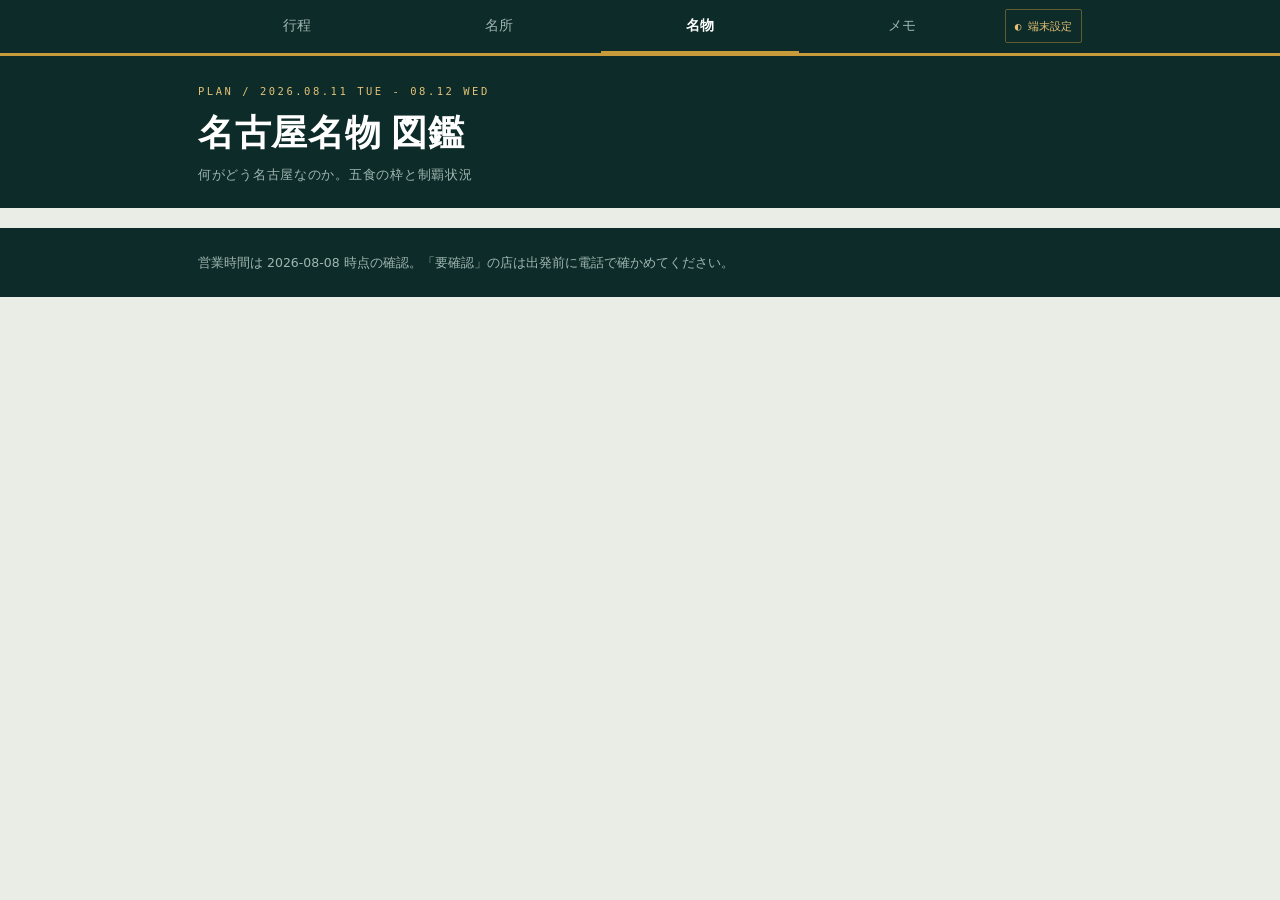
==== gourmet.html @ 5bd3fb1a "feat: 4ページの骨格と共通基盤を追加 NT.now() を唯一の時刻源にして、デモ時刻の上書きを全機能へ効かせる。 テーマは auto/light/dark の3状態で、色は素の :root に" ====
<!DOCTYPE html>
<html lang="ja">
<head>
<meta charset="utf-8">
<meta name="viewport" content="width=device-width, initial-scale=1">
<title>名物｜名古屋 王道 2026.8.11-12</title>
<meta name="theme-color" content="#0D2B28">
<link rel="manifest" href="manifest.webmanifest">
<link rel="stylesheet" href="assets/style.css">
</head>
<body>
<header data-nav></header>
<main data-page="gourmet">
  <div class="page-head"><div class="wrap">
    <div class="eyebrow">plan / 2026.08.11 tue - 08.12 wed</div>
    <h1>名古屋名物 図鑑
      <span class="sub">何がどう名古屋なのか。五食の枠と制覇状況</span></h1>
  </div></div>
  <div class="wrap" id="gourmet-root"></div>
</main>
<footer><div class="wrap">
  営業時間は 2026-08-08 時点の確認。「要確認」の店は出発前に電話で確かめてください。
</div></footer>
<script src="assets/core.js"></script>
<script>NT.mountNav('gourmet.html');</script>
</body>
</html>
---- assets/style.css ----
:root{
  --rokusho:#1D5C55; --rokusho-deep:#0D2B28; --rokusho-mid:#2E7A70;
  --kin:#C79A3C; --kin-light:#E4C177; --miso:#6B3226;
  --paper:#EAEDE6; --paper-hi:#F5F7F2; --sumi:#1E2523;
  --gray:#6E7873; --rule:#C6CDC5;
  --bg:var(--paper); --card:var(--paper-hi); --fg:var(--sumi);
  --head-bg:var(--rokusho-deep); --head-fg:#EDF2EE; --head-sub:#9FB6B1;
  --accent:var(--rokusho); --shadow:0 1px 2px rgba(30,37,35,.06);
}
:root:not([data-theme="light"]){
  @media (prefers-color-scheme: dark){
    --bg:#121817; --card:#1A2220; --fg:#E4EAE7;
    --paper-hi:#1A2220; --sumi:#E4EAE7; --gray:#93A19C; --rule:#33403C;
    --rokusho:#4E9C91; --rokusho-mid:#5FAFA3; --kin:#D9B25E; --miso:#B8705C;
    --head-bg:#0B1413; --head-fg:#E4EAE7; --head-sub:#8FA8A3;
    --accent:#5FAFA3; --shadow:none;
  }
}
:root[data-theme="dark"]{
  --bg:#121817; --card:#1A2220; --fg:#E4EAE7;
  --paper-hi:#1A2220; --sumi:#E4EAE7; --gray:#93A19C; --rule:#33403C;
  --rokusho:#4E9C91; --rokusho-mid:#5FAFA3; --kin:#D9B25E; --miso:#B8705C;
  --head-bg:#0B1413; --head-fg:#E4EAE7; --head-sub:#8FA8A3;
  --accent:#5FAFA3; --shadow:none;
}

*{box-sizing:border-box}
html{-webkit-text-size-adjust:100%}
body{margin:0;background:var(--bg);color:var(--fg);
  font-family:"Zen Kaku Gothic New",system-ui,-apple-system,sans-serif;
  font-size:15px;line-height:1.75;overflow-x:hidden}
h1,h2,h3{font-family:"Shippori Mincho B1",serif;font-weight:700;letter-spacing:.02em;margin:0}
a{color:var(--accent)}
.wrap{max-width:920px;margin:0 auto;padding:0 18px}
.mono{font-family:"Space Mono",ui-monospace,monospace}

header[data-nav]{background:var(--head-bg);color:var(--head-fg);
  border-bottom:3px solid var(--kin);position:sticky;top:0;z-index:20}
.nav{max-width:920px;margin:0 auto;padding:0 18px;display:flex;align-items:center;gap:4px}
.nav a{flex:1;text-align:center;padding:13px 4px;color:var(--head-sub);
  text-decoration:none;font-size:14px;font-weight:500;
  border-bottom:2px solid transparent;min-height:44px}
.nav a.on{color:#fff;border-bottom-color:var(--kin);font-weight:700}
.theme-toggle{background:none;border:1px solid rgba(199,154,60,.45);color:var(--kin-light);
  font-size:11px;padding:7px 9px;border-radius:2px;cursor:pointer;
  font-family:"Space Mono",ui-monospace,monospace;white-space:nowrap;min-height:34px}

.page-head{background:var(--head-bg);color:var(--head-fg);padding:26px 0 24px}
.page-head .eyebrow{font-family:"Space Mono",ui-monospace,monospace;font-size:10.5px;
  letter-spacing:.24em;color:var(--kin-light);text-transform:uppercase;margin-bottom:10px}
.page-head h1{font-size:clamp(23px,6vw,36px);line-height:1.3;color:#fff}
.page-head .sub{display:block;font-size:13px;font-weight:400;color:var(--head-sub);margin-top:10px;
  font-family:"Zen Kaku Gothic New",system-ui,sans-serif}

section{padding:30px 0}
.sec-head{display:flex;align-items:baseline;gap:12px;margin-bottom:18px;
  border-bottom:1px solid var(--rule);padding-bottom:10px}
.sec-head h2{font-size:20px}
.sec-head .no{font-family:"Space Mono",ui-monospace,monospace;font-size:10.5px;
  letter-spacing:.2em;color:var(--gray)}

.card{background:var(--card);border:1px solid var(--rule);border-radius:3px;
  padding:15px 17px;margin-bottom:12px;box-shadow:var(--shadow)}
.badge{display:inline-block;font-size:10.5px;letter-spacing:.06em;font-weight:700;
  padding:2px 7px;border-radius:2px;vertical-align:1px;white-space:nowrap}
.badge.indoor{background:var(--rokusho);color:#fff}
.badge.shade{background:var(--rokusho-mid);color:#fff}
.badge.warn{background:var(--miso);color:#fff}
.badge.kin{background:var(--kin);color:#231A08}
.notice{font-size:12.5px;color:var(--gray);margin:8px 0 0}
.notice.warn{color:var(--miso);font-weight:500}

.btnrow{display:flex;flex-wrap:wrap;gap:7px;margin-bottom:14px}
.btn{background:var(--card);border:1px solid var(--rule);color:var(--fg);
  font-size:13px;padding:9px 13px;border-radius:2px;cursor:pointer;min-height:40px;
  font-family:inherit}
.btn.on{background:var(--rokusho);border-color:var(--rokusho);color:#fff;font-weight:700}
.btn:disabled{opacity:.5;cursor:default}

.table-scroll{overflow-x:auto;-webkit-overflow-scrolling:touch;
  border:1px solid var(--rule);border-radius:3px;background:var(--card)}
table{border-collapse:collapse;width:100%;min-width:560px;font-size:13px}
th,td{padding:11px 13px;text-align:left;border-bottom:1px solid var(--rule);vertical-align:top}
thead th{background:var(--rokusho-deep);color:#fff;
  font-family:"Shippori Mincho B1",serif;font-size:13.5px;position:sticky;top:0}
tbody th{font-weight:700;font-size:13px;white-space:nowrap;background:var(--paper-hi)}

footer{background:var(--head-bg);color:var(--head-sub);padding:24px 0;font-size:12.5px;margin-top:20px}

@media (prefers-reduced-motion:no-preference){
  .card{animation:rise .35s ease both}
  @keyframes rise{from{opacity:0;transform:translateY(8px)}to{opacity:1;transform:none}}
}
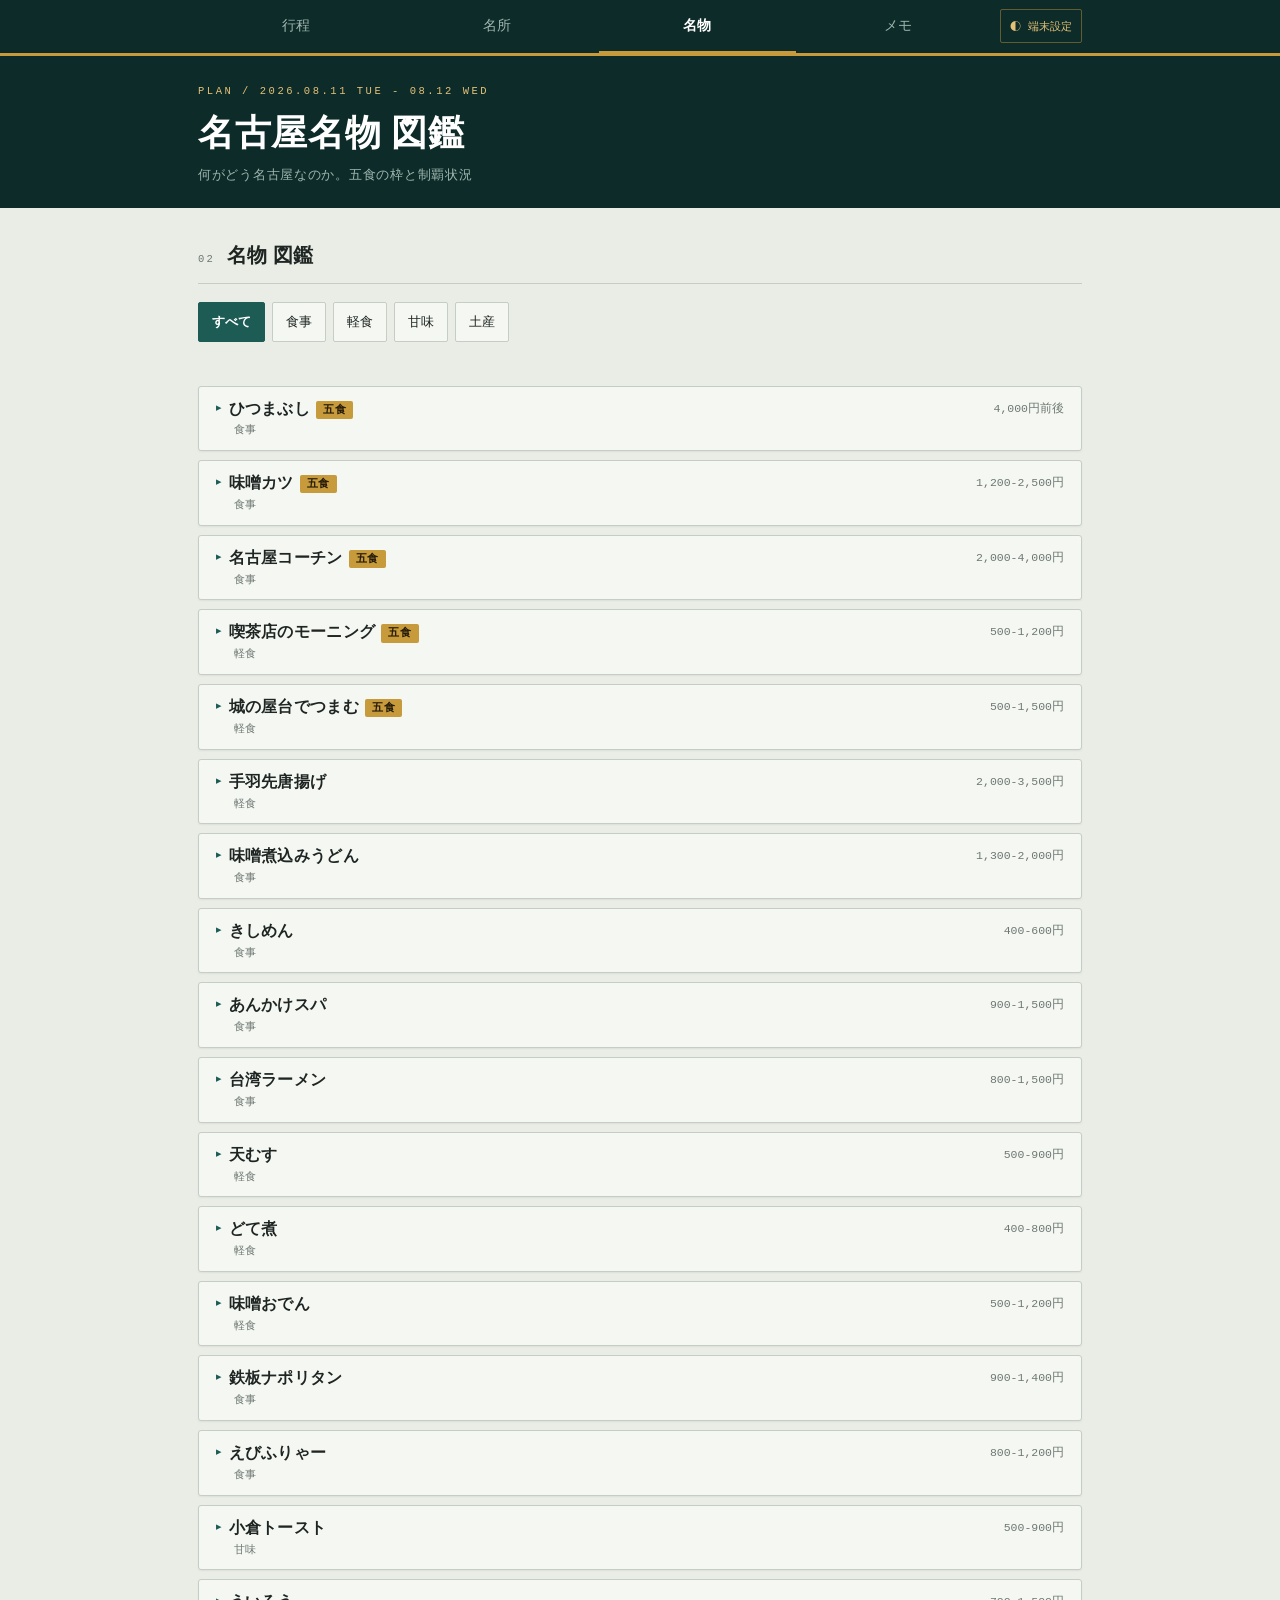
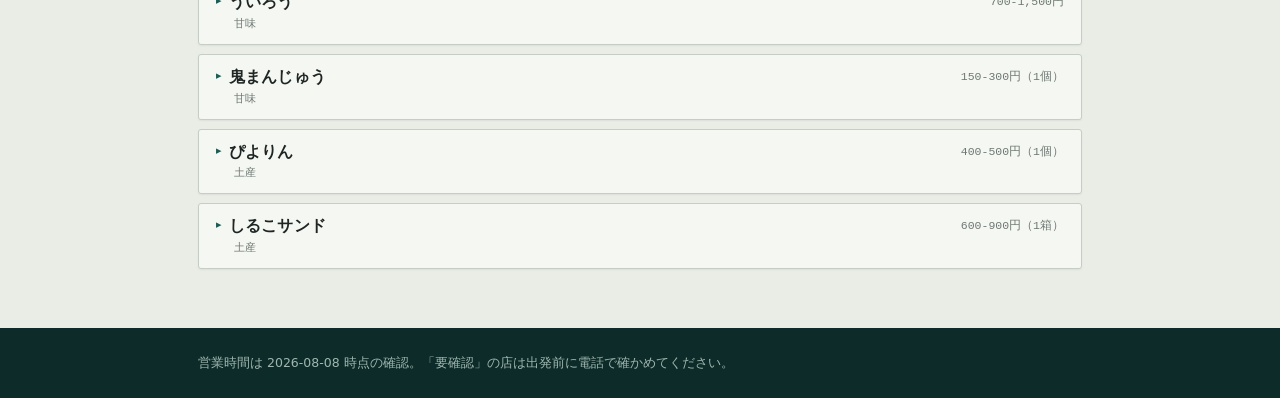
==== commit e147af37: "feat: 名物データ20品と名物ページを追加 各品に「なぜ名古屋なのか」を必須で持たせる。味噌カツは叶の煮込む型と 矢場とんのかける型で作りが違うことを書き分けた。 gourmetSections " ====
--- a/gourmet.html
+++ b/gourmet.html
@@ -22,6 +22,9 @@
   営業時間は 2026-08-08 時点の確認。「要確認」の店は出発前に電話で確かめてください。
 </div></footer>
 <script src="assets/core.js"></script>
-<script>NT.mountNav('gourmet.html');</script>
+<script src="data/spots.data.js"></script>
+<script src="data/foods.data.js"></script>
+<script src="assets/gourmetlist.js"></script>
+<script>NT.mountNav('gourmet.html'); NT.renderGourmet();</script>
 </body>
 </html>
--- a/assets/style.css
+++ b/assets/style.css
@@ -91,3 +91,124 @@
   .card{animation:rise .35s ease both}
   @keyframes rise{from{opacity:0;transform:translateY(8px)}to{opacity:1;transform:none}}
 }
+
+.plan-switch-row{display:flex;flex-wrap:wrap;gap:7px;margin-bottom:8px}
+.plan-switch-row .btn{flex:1 1 220px;text-align:left}
+
+.day{background:var(--card);border:1px solid var(--rule);border-radius:3px;
+  overflow:hidden;margin-bottom:16px}
+.daybar{font-size:10.5px;letter-spacing:.2em;color:#fff;background:var(--rokusho);padding:8px 16px}
+.daybar.d2{background:var(--rokusho-mid)}
+.tl{list-style:none;margin:0;padding:14px 16px 18px}
+.tl-item{display:grid;grid-template-columns:50px 1fr;gap:10px;position:relative;padding:0 0 15px}
+.tl-item::before{content:"";position:absolute;left:56px;top:9px;width:1px;height:100%;background:var(--rule)}
+.tl-item:last-child::before{display:none}
+.tl-time{font-size:12px;color:var(--gray);padding-top:1px}
+.tl-body{position:relative;padding-left:17px}
+.tl-body::before{content:"";position:absolute;left:-5px;top:7px;width:9px;height:9px;
+  border-radius:50%;background:var(--card);border:1.5px solid var(--rule);z-index:1}
+.tl-body strong{display:block;font-size:14.5px;line-height:1.5}
+.tl-note{display:block;font-size:12.5px;color:var(--gray);margin-top:3px}
+.tl-deadline{display:block;font-size:11.5px;color:var(--miso);margin-top:4px}
+.tl-links{display:flex;flex-wrap:wrap;gap:10px;align-items:center;margin-top:6px;font-size:12px}
+.hero-tag{font-family:"Zen Kaku Gothic New",system-ui,sans-serif;font-size:10px;
+  letter-spacing:.06em;color:#fff;background:var(--miso);padding:2px 8px;border-radius:2px;
+  margin-left:8px;vertical-align:2px;font-weight:700;white-space:nowrap}
+.k-meal .tl-body::before{background:var(--rokusho);border-color:var(--rokusho)}
+.k-hero .tl-body::before{background:var(--miso);border-color:var(--miso)}
+.k-move .tl-body::before{background:var(--gray);border-color:var(--gray)}
+.k-poke .tl-body::before{background:var(--kin);border-color:var(--kin);
+  box-shadow:0 0 0 4px rgba(199,154,60,.22)}
+.k-poke .tl-body{background:linear-gradient(90deg,rgba(199,154,60,.16),rgba(199,154,60,0));
+  margin-left:-4px;padding:5px 8px 7px 21px;border-radius:2px}
+
+.now-bar{background:var(--head-bg);color:var(--head-fg);border-left:4px solid var(--gray);
+  border-radius:3px;padding:13px 15px;margin:18px 0 4px}
+.now-bar.active{border-left-color:var(--kin)}
+.now-label{font-size:10.5px;letter-spacing:.2em;color:var(--kin-light)}
+.now-title{font-size:16px;font-weight:700;margin-top:4px;font-family:"Shippori Mincho B1",serif}
+.now-sub{font-size:12.5px;color:var(--head-sub);margin-top:4px}
+.now-jump{display:inline-block;font-size:12px;margin-top:8px;color:var(--kin-light)}
+.clock-bar{display:flex;align-items:center;gap:9px;margin-top:11px;
+  padding-top:10px;border-top:1px solid rgba(199,154,60,.3);font-size:11.5px;color:var(--head-sub)}
+.clock-bar select{max-width:200px;font-size:12px;padding:6px 8px}
+.tl-item.is-now .tl-body{outline:2px solid var(--kin);outline-offset:3px;border-radius:2px}
+.tl-item.is-now .tl-body strong{color:var(--kin)}
+.tl-item.is-past{opacity:.5}
+
+.rec{background:var(--card);border:1px solid var(--miso);border-left:4px solid var(--miso);
+  border-radius:3px;padding:13px 15px;margin:10px 0 4px}
+.rec-head{font-weight:700;color:var(--miso);font-size:14px}
+.rec-line{margin:7px 0 0;font-size:12.5px;color:var(--fg)}
+.rec-line.ok{color:var(--rokusho);font-weight:700}
+.rec-line.ng{color:var(--miso);font-weight:700}
+.rec-cuts{margin:6px 0 0;padding-left:20px;font-size:12.5px}
+.rec-cuts li{margin:2px 0}
+.rec .btn{margin-top:11px;font-size:12px;padding:7px 11px;min-height:36px}
+.btn.here{font-size:11px;padding:5px 10px;min-height:32px;margin-top:7px}
+
+.rec-hint{margin:8px 2px 4px;font-size:11.5px;color:var(--gray)}
+
+.sit{margin:18px 0 0}
+.sit-label{font-size:11px;letter-spacing:.18em;color:var(--gray);margin-bottom:7px;
+  font-family:"Space Mono",ui-monospace,monospace}
+.tl-item.has-alt .tl-body{background:rgba(107,50,38,.07);margin-left:-4px;
+  padding:6px 9px 8px 21px;border-radius:2px}
+.tl-item.has-alt .tl-body::before{background:var(--miso);border-color:var(--miso)}
+.alt-tag{font-family:"Zen Kaku Gothic New",system-ui,sans-serif;font-size:10px;
+  color:#fff;background:var(--rokusho-mid);padding:2px 7px;border-radius:2px;
+  margin-left:8px;vertical-align:2px;font-weight:700}
+.tl-orig{display:block;font-size:11.5px;color:var(--gray);margin-top:5px;text-decoration:line-through}
+
+/* カード = <details>。折りたたみ既定。summary が選ぶための材料、
+   残りは開いたときだけの .spot-body-wrap に入る */
+.card.spot{padding:0;margin-bottom:9px}
+.spot > summary{cursor:pointer;padding:12px 17px;list-style:none;
+  -webkit-tap-highlight-color:transparent}
+.spot > summary::-webkit-details-marker{display:none}
+.spot > summary::marker{content:''}
+.spot-head{display:flex;align-items:flex-start;gap:7px}
+.spot-head .chev{flex:none;font-size:11px;line-height:1.55;color:var(--accent);
+  transition:transform .15s ease}
+.spot-head .chev::before{content:'▸'}
+.spot[open] .chev{transform:rotate(90deg)}
+.spot-head h3{flex:1;min-width:0;font-size:15.5px;line-height:1.35}
+.spot-head h3 .badge{margin-left:6px}
+.btn.vis{font-size:11px;padding:5px 9px;min-height:32px;white-space:nowrap;flex:none}
+.spot.visited{border-left:4px solid var(--rokusho)}
+.spot-summeta{display:flex;flex-wrap:wrap;gap:1px 0;margin:4px 0 0 18px;
+  font-size:10.5px;line-height:1.4;color:var(--gray)}
+.spot-summeta span{min-width:0}
+.spot-summeta .sm-area{white-space:nowrap}
+.spot-summeta span:not(:first-child)::before{content:'・ ';color:var(--rule)}
+.spot-summeta .sm-dist{color:var(--accent);font-weight:700}
+.spot-body-wrap{padding:0 17px 15px;border-top:1px solid var(--rule)}
+.spot-body-wrap .spot-body{padding-top:2px}
+.spot-meta{display:grid;grid-template-columns:52px 1fr;gap:2px 10px;margin:11px 0 0;font-size:12.5px}
+.spot-meta dt{color:var(--gray)}
+.spot-meta dd{margin:0}
+.spot-body h4{font-family:"Shippori Mincho B1",serif;font-size:13px;color:var(--accent);
+  margin:14px 0 4px}
+.triv{margin:0;padding-left:19px;font-size:13px}
+.triv li{margin:3px 0}
+.triv.tips li{color:var(--miso)}
+
+/* 名物カード = <details>。spot カードと同じ折りたたみパターンを踏襲する */
+section.tight{padding-top:0}
+.card.food{padding:0;margin-bottom:9px}
+.food > summary{cursor:pointer;padding:12px 17px;list-style:none;
+  -webkit-tap-highlight-color:transparent}
+.food > summary::-webkit-details-marker{display:none}
+.food > summary::marker{content:''}
+.food[open] .chev{transform:rotate(90deg)}
+.sm-cat{white-space:nowrap}
+.food-price{font-size:11.5px;color:var(--gray);white-space:nowrap;flex:none}
+.food-body h4{font-family:"Shippori Mincho B1",serif;font-size:13px;color:var(--accent);
+  margin:14px 0 4px}
+.food-what{margin:9px 0 0;font-size:13.5px;font-weight:500}
+.food-why{margin:0;font-size:13px;color:var(--fg)}
+.where{margin:0;padding-left:0;list-style:none;font-size:13px}
+.where li{padding:8px 0;border-top:1px dotted var(--rule)}
+.where li:first-child{border-top:none}
+.where-meta{font-size:12px;color:var(--gray)}
+.where-note{display:block;font-size:12px;color:var(--gray);margin-top:2px}
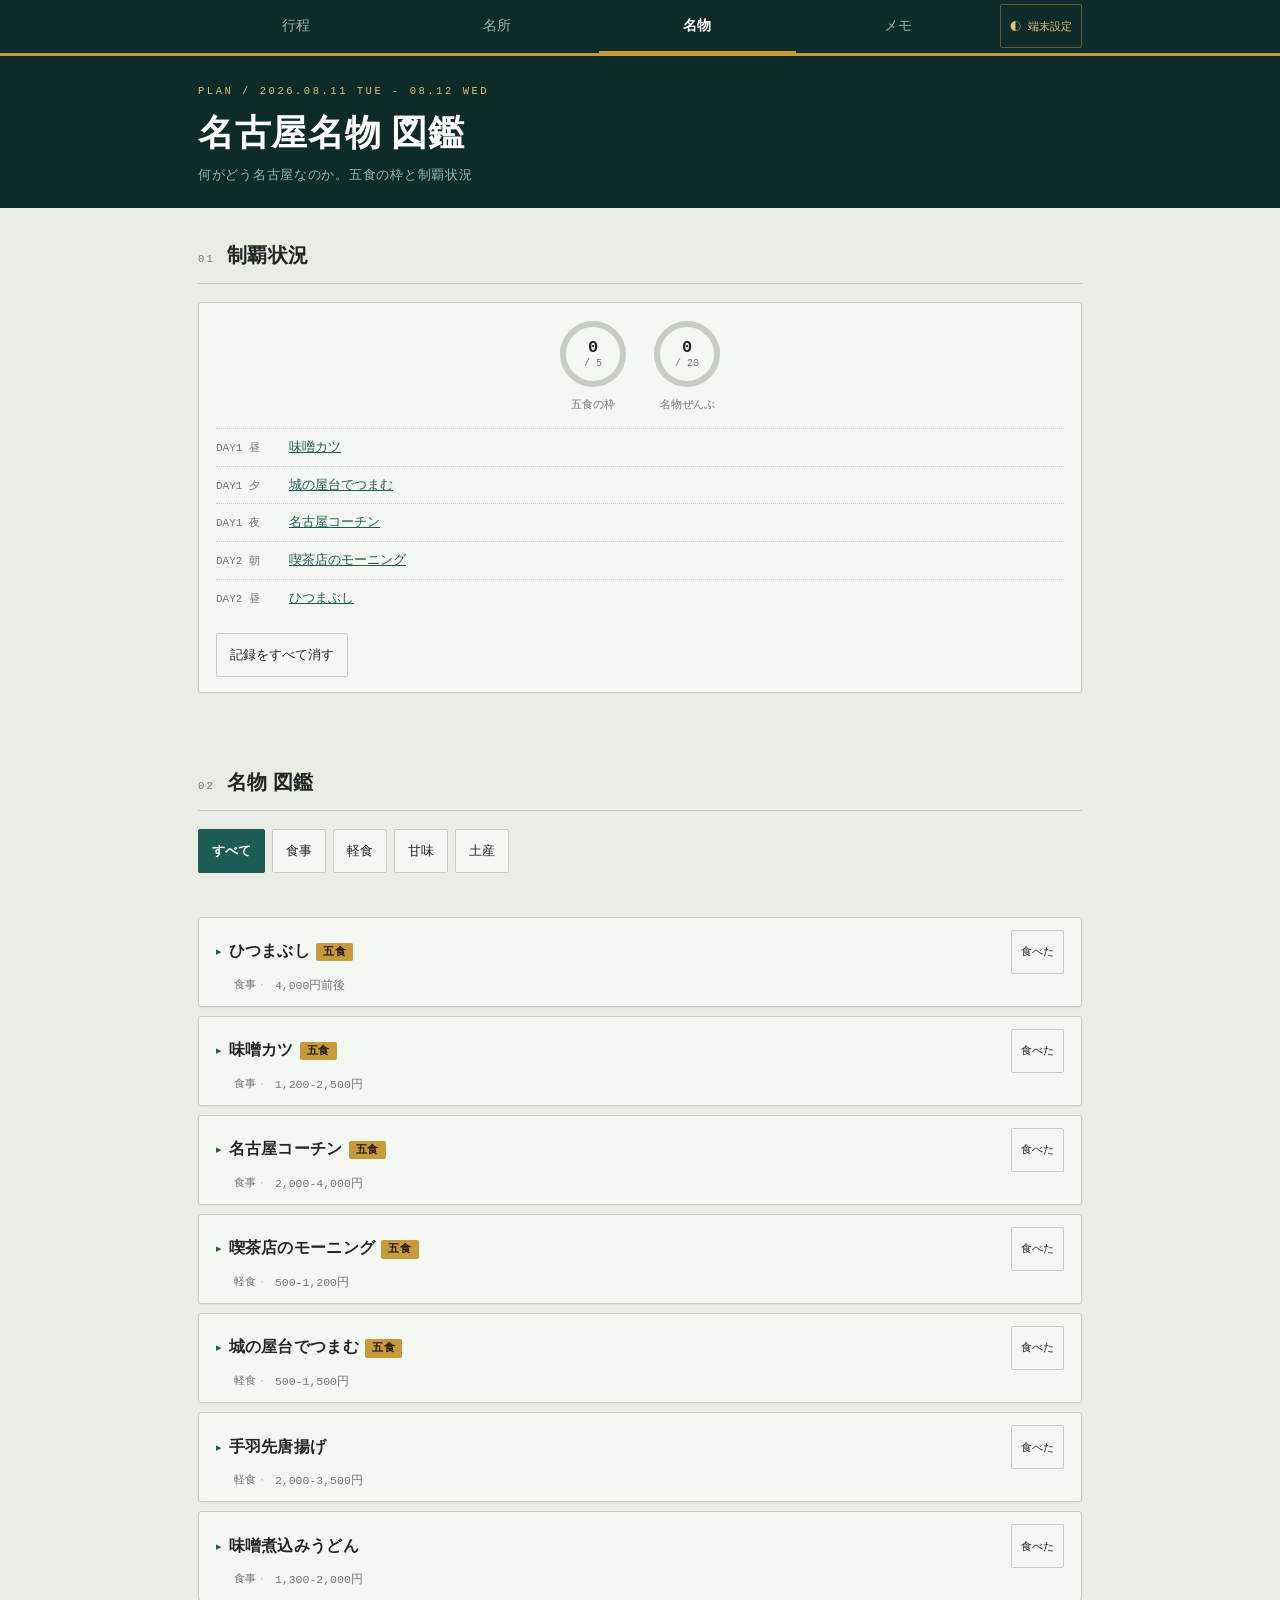
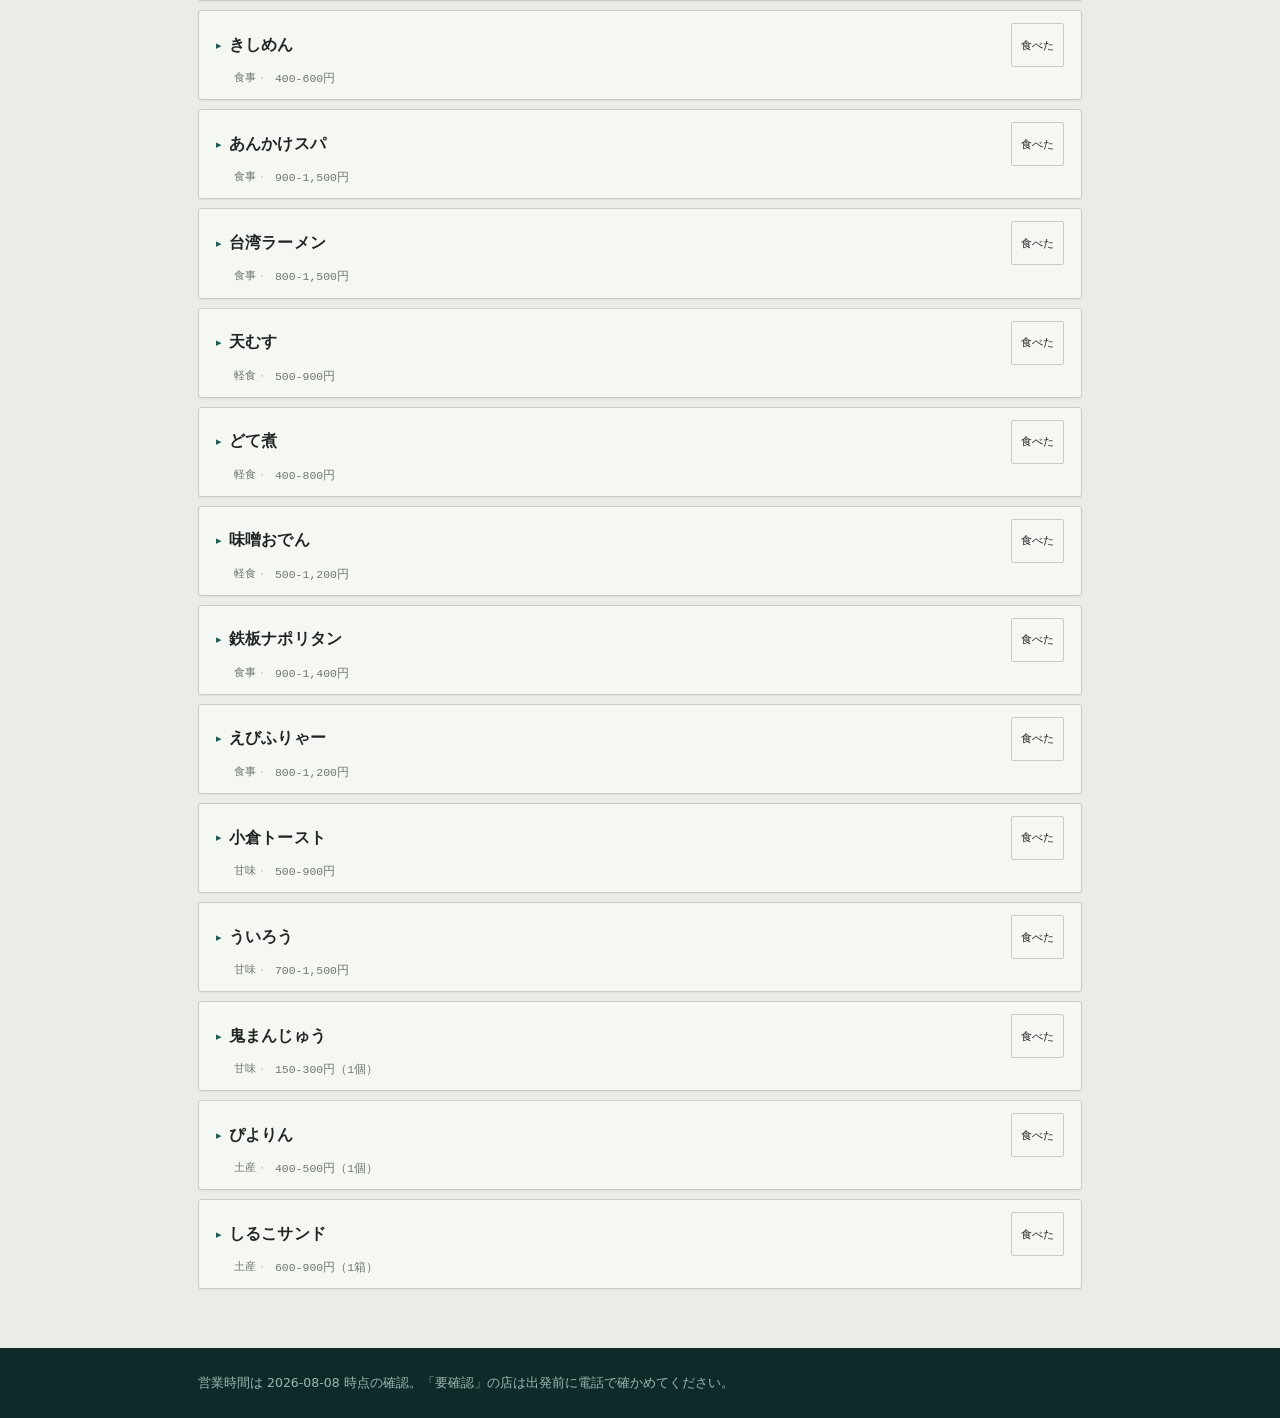
==== commit 9aaa7b35: "feat: 五食制覇メーターと写真つき記録を追加 写真は IndexedDB、チェックとメモは localStorage に分ける。 localStorage は5MB前後で写真を入れるとチェックまで" ====
--- a/gourmet.html
+++ b/gourmet.html
@@ -25,6 +25,7 @@
 <script src="data/spots.data.js"></script>
 <script src="data/foods.data.js"></script>
 <script src="assets/gourmetlist.js"></script>
+<script src="assets/record.js"></script>
 <script>NT.mountNav('gourmet.html'); NT.renderGourmet();</script>
 </body>
 </html>
--- a/assets/style.css
+++ b/assets/style.css
@@ -25,6 +25,13 @@
 }
 
 *{box-sizing:border-box}
+/* サイト全体の最小タップ高さ。44px が本プロジェクトの下限。
+   button/select/.btn/a.btn を一括で床上げしておき、後から追加される
+   ボタン類も個別指定なしにこの下限を自動的に継承する。より詳細度の高い
+   個別ルール（.btn.vis など）で意図的に小さくする場合は、そのルール側で
+   必ず min-height:44px を明示すること（見た目は詰めても構わないが、
+   タップ領域は詰めない）。 */
+button,select,.btn,a.btn{min-height:44px}
 html{-webkit-text-size-adjust:100%}
 body{margin:0;background:var(--bg);color:var(--fg);
   font-family:"Zen Kaku Gothic New",system-ui,-apple-system,sans-serif;
@@ -43,7 +50,7 @@
 .nav a.on{color:#fff;border-bottom-color:var(--kin);font-weight:700}
 .theme-toggle{background:none;border:1px solid rgba(199,154,60,.45);color:var(--kin-light);
   font-size:11px;padding:7px 9px;border-radius:2px;cursor:pointer;
-  font-family:"Space Mono",ui-monospace,monospace;white-space:nowrap;min-height:34px}
+  font-family:"Space Mono",ui-monospace,monospace;white-space:nowrap;min-height:44px}
 
 .page-head{background:var(--head-bg);color:var(--head-fg);padding:26px 0 24px}
 .page-head .eyebrow{font-family:"Space Mono",ui-monospace,monospace;font-size:10.5px;
@@ -72,7 +79,7 @@
 
 .btnrow{display:flex;flex-wrap:wrap;gap:7px;margin-bottom:14px}
 .btn{background:var(--card);border:1px solid var(--rule);color:var(--fg);
-  font-size:13px;padding:9px 13px;border-radius:2px;cursor:pointer;min-height:40px;
+  font-size:13px;padding:9px 13px;border-radius:2px;cursor:pointer;min-height:44px;
   font-family:inherit}
 .btn.on{background:var(--rokusho);border-color:var(--rokusho);color:#fff;font-weight:700}
 .btn:disabled{opacity:.5;cursor:default}
@@ -144,8 +151,9 @@
 .rec-line.ng{color:var(--miso);font-weight:700}
 .rec-cuts{margin:6px 0 0;padding-left:20px;font-size:12.5px}
 .rec-cuts li{margin:2px 0}
-.rec .btn{margin-top:11px;font-size:12px;padding:7px 11px;min-height:36px}
-.btn.here{font-size:11px;padding:5px 10px;min-height:32px;margin-top:7px}
+.rec .btn{margin-top:11px;font-size:12px;padding:7px 11px;min-height:44px}
+.btn.here{font-size:11px;padding:5px 10px;min-height:44px;margin-top:7px;
+  display:inline-flex;align-items:center}
 
 .rec-hint{margin:8px 2px 4px;font-size:11.5px;color:var(--gray)}
 
@@ -167,14 +175,15 @@
   -webkit-tap-highlight-color:transparent}
 .spot > summary::-webkit-details-marker{display:none}
 .spot > summary::marker{content:''}
-.spot-head{display:flex;align-items:flex-start;gap:7px}
+.spot-head{display:flex;align-items:center;gap:7px}
 .spot-head .chev{flex:none;font-size:11px;line-height:1.55;color:var(--accent);
   transition:transform .15s ease}
 .spot-head .chev::before{content:'▸'}
 .spot[open] .chev{transform:rotate(90deg)}
 .spot-head h3{flex:1;min-width:0;font-size:15.5px;line-height:1.35}
 .spot-head h3 .badge{margin-left:6px}
-.btn.vis{font-size:11px;padding:5px 9px;min-height:32px;white-space:nowrap;flex:none}
+.btn.vis{font-size:11px;padding:5px 9px;min-height:44px;white-space:nowrap;flex:none;
+  display:inline-flex;align-items:center}
 .spot.visited{border-left:4px solid var(--rokusho)}
 .spot-summeta{display:flex;flex-wrap:wrap;gap:1px 0;margin:4px 0 0 18px;
   font-size:10.5px;line-height:1.4;color:var(--gray)}
@@ -212,3 +221,32 @@
 .where li:first-child{border-top:none}
 .where-meta{font-size:12px;color:var(--gray)}
 .where-note{display:block;font-size:12px;color:var(--gray);margin-top:2px}
+
+/* 制覇状況（Task 10）: 2つのリング + 五食一覧 + 全消去 */
+.rings{display:flex;gap:22px;align-items:center;justify-content:center;margin-bottom:6px}
+.ring-box{text-align:center}
+.ring{width:72px;height:72px;display:block;margin:0 auto}
+.ring-label{font-size:11px;color:var(--gray)}
+.slots{list-style:none;margin:12px 0 16px;padding:0;font-size:13px}
+.slots li{display:grid;grid-template-columns:64px 1fr 20px;gap:9px;align-items:baseline;
+  padding:7px 0;border-top:1px dotted var(--rule)}
+.slots li.done{color:var(--rokusho)}
+.slot-when{font-size:11px;color:var(--gray)}
+.slot-mark{color:var(--rokusho);font-weight:700;text-align:right}
+
+/* 食べたトグル。spot-head の右端、chevron・名前と同じ行に収める。
+   .btn.vis（spotlist.js の訪問済トグル）と同じ縮小パターンだが、
+   min-height:44px は個別に明示して床上げを保つ */
+.btn.eat{font-size:11px;padding:5px 9px;min-height:44px;white-space:nowrap;flex:none;
+  display:inline-flex;align-items:center}
+.food-price{font-size:11.5px;color:var(--gray);white-space:nowrap}
+
+/* カードごとの記録欄（写真・メモ）。開いたときだけ触る操作なので本文側 */
+.rec-box{display:flex;flex-wrap:wrap;gap:8px;align-items:center;
+  margin-top:13px;padding-top:11px;border-top:1px solid var(--rule)}
+.rec-file{display:none}
+.rec-file-label{cursor:pointer;font-size:12.5px}
+.rec-memo{flex:1 1 150px;min-width:120px;font-size:13px;padding:9px 10px;min-height:44px;
+  background:var(--bg);color:var(--fg);border:1px solid var(--rule);border-radius:2px;
+  font-family:inherit}
+.rec-photo{width:100%;max-width:280px;border-radius:3px;margin-top:2px;display:block}
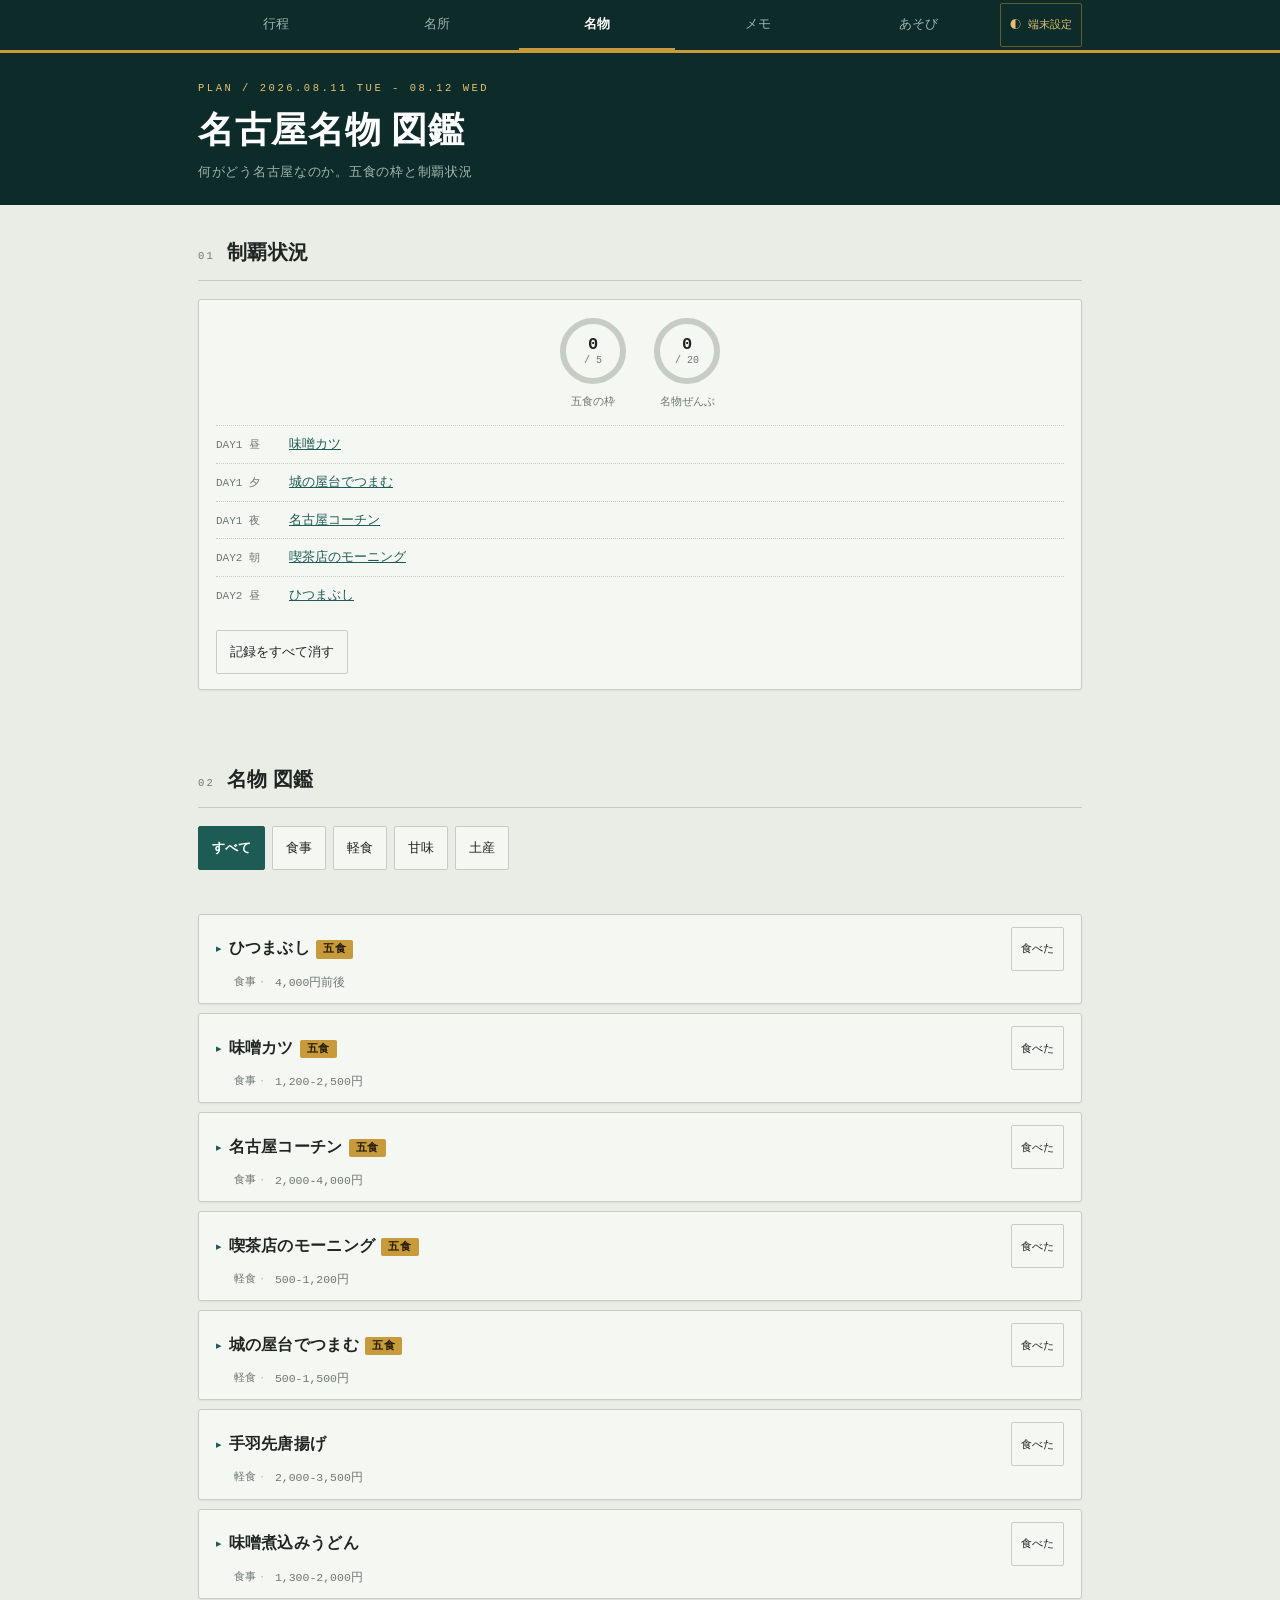
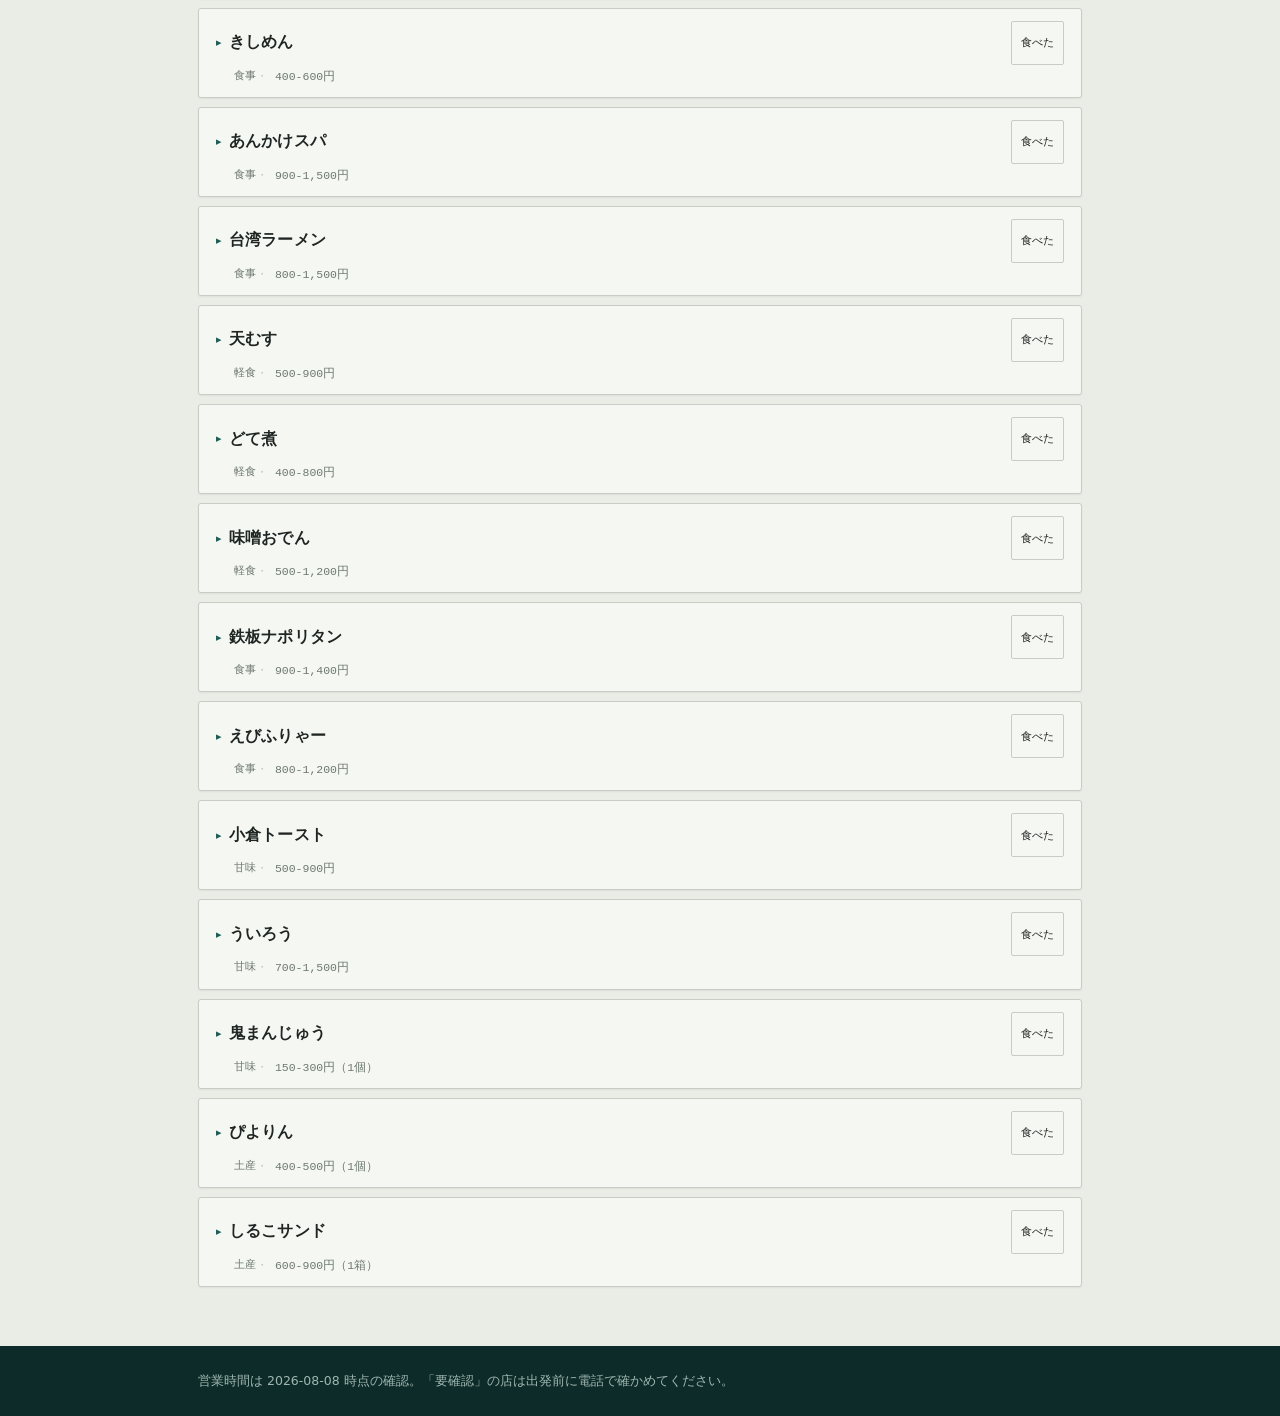
==== commit cc70ece1: "Add 名古屋めし総選挙: two-player food ranking on gourmet + play pages Each dish card in gourmet.html gets a " ====
--- a/gourmet.html
+++ b/gourmet.html
@@ -6,6 +6,7 @@
 <title>名物｜名古屋 王道 2026.8.11-12</title>
 <meta name="theme-color" content="#0D2B28">
 <link rel="manifest" href="manifest.webmanifest">
+<link rel="icon" href="assets/icon.svg" type="image/svg+xml">
 <link rel="stylesheet" href="assets/style.css">
 </head>
 <body>
@@ -26,6 +27,17 @@
 <script src="data/foods.data.js"></script>
 <script src="assets/gourmetlist.js"></script>
 <script src="assets/record.js"></script>
-<script>NT.mountNav('gourmet.html'); NT.renderGourmet();</script>
+<script src="assets/foodrank.js"></script>
+<script src="assets/swipe.js"></script>
+<script>
+  NT.mountNav('gourmet.html');
+  NT.renderGourmet();
+  NT.initSwipe('gourmet.html');
+</script>
+<script>
+  if ('serviceWorker' in navigator && location.protocol.indexOf('http') === 0) {
+    navigator.serviceWorker.register('sw.js').catch(function () {});
+  }
+</script>
 </body>
 </html>
--- a/assets/style.css
+++ b/assets/style.css
@@ -44,9 +44,9 @@
 header[data-nav]{background:var(--head-bg);color:var(--head-fg);
   border-bottom:3px solid var(--kin);position:sticky;top:0;z-index:20}
 .nav{max-width:920px;margin:0 auto;padding:0 18px;display:flex;align-items:center;gap:4px}
-.nav a{flex:1;text-align:center;padding:13px 4px;color:var(--head-sub);
-  text-decoration:none;font-size:14px;font-weight:500;
-  border-bottom:2px solid transparent;min-height:44px}
+.nav a{flex:1;text-align:center;padding:13px 2px;color:var(--head-sub);
+  text-decoration:none;font-size:12.5px;font-weight:500;white-space:nowrap;
+  border-bottom:2px solid transparent;min-height:44px;display:flex;align-items:center;justify-content:center}
 .nav a.on{color:#fff;border-bottom-color:var(--kin);font-weight:700}
 .theme-toggle{background:none;border:1px solid rgba(199,154,60,.45);color:var(--kin-light);
   font-size:11px;padding:7px 9px;border-radius:2px;cursor:pointer;
@@ -90,7 +90,8 @@
 th,td{padding:11px 13px;text-align:left;border-bottom:1px solid var(--rule);vertical-align:top}
 thead th{background:var(--rokusho-deep);color:#fff;
   font-family:"Shippori Mincho B1",serif;font-size:13.5px;position:sticky;top:0}
-tbody th{font-weight:700;font-size:13px;white-space:nowrap;background:var(--paper-hi)}
+tbody th{font-weight:700;font-size:13px;white-space:nowrap;background:var(--paper-hi);
+  position:sticky;left:0;z-index:1}
 
 footer{background:var(--head-bg);color:var(--head-sub);padding:24px 0;font-size:12.5px;margin-top:20px}
 
@@ -118,6 +119,10 @@
 .tl-note{display:block;font-size:12.5px;color:var(--gray);margin-top:3px}
 .tl-deadline{display:block;font-size:11.5px;color:var(--miso);margin-top:4px}
 .tl-links{display:flex;flex-wrap:wrap;gap:10px;align-items:center;margin-top:6px;font-size:12px}
+/* 詳細・地図・電話番号は「文中の参照リンク」ではなく、カード末尾に並ぶ独立した
+   操作リンク（.btn.here と同じ役割）。.btn.here に倣い、幅は詰めたまま
+   高さだけ44pxのタップ領域を確保する */
+.tl-links a{display:inline-flex;align-items:center;min-height:44px}
 .hero-tag{font-family:"Zen Kaku Gothic New",system-ui,sans-serif;font-size:10px;
   letter-spacing:.06em;color:#fff;background:var(--miso);padding:2px 8px;border-radius:2px;
   margin-left:8px;vertical-align:2px;font-weight:700;white-space:nowrap}
@@ -202,6 +207,36 @@
 .triv li{margin:3px 0}
 .triv.tips li{color:var(--miso)}
 
+/* highlight = 「ここだけは見る」。現地で時間がないとき最初に読ませたい1行なので、
+   金枠のカードで他の本文（dl/ul）より視覚的な重みを持たせる。豆知識ガチャの
+   .gacha-card と同系統の見せ方（金・グラデーション）をこの1カード用に流用する。 */
+.spot-highlight{border:1px solid var(--kin);border-radius:3px;
+  background:linear-gradient(160deg,rgba(199,154,60,.16),rgba(199,154,60,0));
+  padding:11px 13px;margin:12px 0 0}
+.spot-highlight-label{display:block;font-size:10.5px;letter-spacing:.14em;
+  color:var(--kin);font-weight:700;margin-bottom:4px}
+.spot-highlight-text{margin:0;font-size:13.5px;line-height:1.7;font-weight:500}
+
+/* route = 現地での回り方。3-6ステップの手順なので採番リストで見せる。
+   .triv（豆知識・注意の箇条書き）とは視覚的に区別するため、番号は円で囲み
+   縦の連結線を引いて「順番に歩く」動線であることを示す。 */
+.route{list-style:none;counter-reset:route;margin:0;padding:0;font-size:13px}
+.route li{counter-increment:route;position:relative;padding:0 0 12px 28px;line-height:1.6}
+.route li::before{content:counter(route);position:absolute;left:0;top:0;
+  width:19px;height:19px;border-radius:50%;background:var(--rokusho);color:#fff;
+  font-size:10.5px;font-weight:700;line-height:19px;text-align:center;
+  font-family:"Space Mono",ui-monospace,monospace}
+.route li::after{content:"";position:absolute;left:9px;top:19px;bottom:0;width:1px;
+  background:var(--rule)}
+.route li:last-child::after{display:none}
+.route li:last-child{padding-bottom:0}
+
+/* photo = 撮るなら。highlight ほどの重みは要らないが、豆知識の箇条書きに
+   埋もれさせないよう独立した引用ブロックとして見せる。 */
+.spot-photo{border-left:3px solid var(--rokusho-mid);padding:2px 0 2px 11px;margin:14px 0 0}
+.spot-photo-label{display:block;font-size:10.5px;letter-spacing:.1em;color:var(--gray);margin-bottom:2px}
+.spot-photo-text{margin:0;font-size:12.5px;line-height:1.65;color:var(--fg)}
+
 /* 名物カード = <details>。spot カードと同じ折りたたみパターンを踏襲する */
 section.tight{padding-top:0}
 .card.food{padding:0;margin-bottom:9px}
@@ -250,3 +285,335 @@
   background:var(--bg);color:var(--fg);border:1px solid var(--rule);border-radius:2px;
   font-family:inherit}
 .rec-photo{width:100%;max-width:280px;border-radius:3px;margin-top:2px;display:block}
+
+/* 土産の買い物リスト（Task 12）: カード = <details>。spot/food と同じ折りたたみ
+   パターンだが、締切バッジ・数量・宛先・買った ボタンはすべて summary に置き、
+   畳んだままでも操作できるようにする（駅で残り時間が少ないときの主用途に合わせた
+   判断）。where/caution の説明文だけが開いたときの本文側。
+   .om-qty/.om-who/.om-row .btn は min-height を明示しない（あるいは 44px を明示）。
+   button,select,.btn には行頭の全体ルールで min-height:44px が効くため、ここで
+   小さい値を上書きするとタップ領域が規定未満になる。 */
+.card.om{padding:0;margin-bottom:9px}
+.om > summary{cursor:pointer;padding:12px 17px;list-style:none;
+  -webkit-tap-highlight-color:transparent}
+.om > summary::-webkit-details-marker{display:none}
+.om > summary::marker{content:''}
+.om[open] .chev{transform:rotate(90deg)}
+.om.done{opacity:.62;border-left:4px solid var(--rokusho)}
+.om-row{display:flex;flex-wrap:wrap;gap:7px;align-items:center;margin-top:10px}
+.om-dl{font-size:11px;color:var(--miso);white-space:nowrap;display:inline-flex;align-items:center}
+.om-qty{width:64px;font-size:13px;padding:8px;min-height:44px;
+  background:var(--bg);color:var(--fg);border:1px solid var(--rule);border-radius:2px;font-family:inherit}
+.om-who{flex:1 1 110px;min-width:90px;font-size:13px;padding:8px 10px;min-height:44px;
+  background:var(--bg);color:var(--fg);border:1px solid var(--rule);border-radius:2px;font-family:inherit}
+.om-row .btn{font-size:11.5px;padding:6px 11px}
+
+/* 実用メモページ: 営業判定マーク・電話番号 */
+.mk{text-align:center;font-weight:700;white-space:nowrap}
+.mk-ok{color:var(--rokusho)}
+.mk-ng{color:var(--miso)}
+.mk-q{color:var(--kin);font-size:11.5px}
+.tel-line{display:block;font-size:11.5px;font-weight:400;margin-top:2px}
+.tel-line a{white-space:nowrap;display:inline-flex;align-items:center;min-height:44px}
+
+/* 地下鉄マップ（Task 13）。.submap-wrap だけを overflow-x:auto にして、
+   幅375pxの端末でも地図だけが横スクロールしページ本体は動かないようにする。
+   色は路線のブランドカラーとしてリテラルの16進を使うが、駅名・背景・枠は
+   CSS変数（--fg/--bg/--card/--kin）を参照するので夜モードでも読める。 */
+.submap-wrap{background:var(--card);border:1px solid var(--rule);border-radius:3px;
+  padding:12px;overflow-x:auto;-webkit-overflow-scrolling:touch}
+.submap{width:100%;min-width:520px;height:auto;display:block}
+.submap .pin{cursor:pointer}
+/* ホバー・フォーカスで色を変えるのは見た目のピル（.pin-rect）だけ。
+   タップ領域を広げるための透明な当たり判定（.pin-hit）まで塗ってしまうと
+   ピンの周りに大きな塗り矩形が見えてしまうため、明示的に対象を分ける */
+.submap .pin:hover .pin-rect,.submap .pin:focus .pin-rect{fill:var(--kin);stroke:var(--kin)}
+.submap .pin:focus{outline:2px solid var(--accent);outline-offset:2px}
+.submap-legend{display:flex;flex-wrap:wrap;gap:12px;margin-top:9px;font-size:11.5px;color:var(--gray)}
+.submap-legend .lg{display:flex;align-items:center;gap:5px}
+.submap-legend i{width:14px;height:4px;border-radius:2px;display:inline-block}
+.map-det summary{cursor:pointer;font-size:13.5px;padding:11px 0;color:var(--accent);font-weight:500;
+  min-height:44px;display:flex;align-items:center}
+
+/* 実用メモページの節 = <details>（Task 13）。ページが伸び続けるのを止めるため、
+   spot/food/om カードと同じ折りたたみパターンを節単位に適用する。
+   既定で開くのは 01（営業時間・定休日）だけ。開閉状態は tipspage.js の
+   openIds が再描画をまたいで保持する */
+.tips-det{padding:0;margin-bottom:12px}
+.tips-det>summary{cursor:pointer;padding:14px 17px;list-style:none;display:flex;
+  align-items:baseline;gap:9px;min-height:44px;-webkit-tap-highlight-color:transparent}
+.tips-det>summary::-webkit-details-marker{display:none}
+.tips-det>summary::marker{content:''}
+.tips-det .chev{flex:none;font-size:11px;line-height:1.55;color:var(--accent);
+  transition:transform .15s ease}
+.tips-det .chev::before{content:'▸'}
+.tips-det[open] .chev{transform:rotate(90deg)}
+.tips-det summary .no{font-family:"Space Mono",ui-monospace,monospace;font-size:10.5px;
+  letter-spacing:.2em;color:var(--gray);flex:none}
+.tips-det summary h2{font-size:16.5px}
+.tips-body-wrap{padding:0 17px 18px;border-top:1px solid var(--rule)}
+.tips-body-wrap>*:first-child{margin-top:15px}
+
+/* 豆知識ガチャ（Task 14）: 引いたカードは金枠で強調する。名所ページの
+   先頭に来るため section 内 .card として既存の余白ルールに乗る */
+.gacha-card{border:1px solid var(--kin);border-radius:3px;padding:14px 15px;
+  background:linear-gradient(160deg,rgba(199,154,60,.14),rgba(199,154,60,0));margin-bottom:11px}
+.gacha-no{font-size:10.5px;letter-spacing:.2em;color:var(--gray);margin-bottom:6px}
+.gacha-text{margin:7px 0 0;font-size:13.5px;line-height:1.8}
+.gacha-bar{height:5px;background:var(--rule);border-radius:3px;overflow:hidden;margin-top:4px}
+.gacha-fill{height:100%;background:var(--kin);transition:width .3s ease}
+@media (prefers-reduced-motion:reduce){.gacha-fill{transition:none}}
+
+/* QRコード（Task 15）: 夜モードでも白地に黒のまま固定する。読み取り機が
+   反転を扱えないことがあるため、テーマの色変数を使わず #fff/#000 で描く */
+.qr-card canvas{display:block;margin:11px auto 0;border:1px solid var(--rule);background:#fff}
+.qr-url{font-size:11px;color:var(--gray);word-break:break-all;text-align:center;margin:9px 0 0}
+
+/* 旅サマリー画像（Task 16）: キャンバス自体は固定配色（テーマ非追従）で
+   summary.js が描く。ここは表示サイズと枠線だけをテーマの --rule に合わせる。 */
+.sum-card canvas{display:block;width:100%;max-width:360px;height:auto;margin:11px auto;
+  border:1px solid var(--rule);border-radius:3px}
+
+/* 印刷レイアウト（Task 18）: 電池切れの保険。行程と営業時間表を紙に落とす。
+   操作するものは紙の上では押せないため全て消す。 */
+@media print{
+  /* 紙では操作できないものを消す */
+  header[data-nav], .theme-toggle, .btnrow, .plan-switch-row, .sit,
+  .now-jump, .clock-bar, .btn, .rec-box, .om-row .btn, .gacha, .qr-card,
+  .sum-card, .rec .btn, .btn.here, .btn.vis{ display:none !important; }
+
+  /* 土産の個数・宛先入力も操作物なので消す（.om-row .btn だけでは
+     input 2つ（.om-qty/.om-who）が残ってしまうため、明示的に加える） */
+  .om-qty, .om-who{ display:none !important; }
+
+  /* 紙は白地。色は最小限に落とす。
+     カスタムプロパティに !important を付ける: :root:not([data-theme="light"])
+     （夜モード自動判定）と :root[data-theme="dark"]（夜モード固定）は、
+     どちらも :root 単体より詳細度が高い（:not()/[data-theme] の分だけ
+     クラス相当のセレクタが1つ多い）。!important なしだと印刷側のこの :root が
+     負けて、夜モードの色のまま印刷されてしまう（実機描画で確認済みの不具合）。 */
+  :root{ --bg:#fff !important; --card:#fff !important; --fg:#000 !important;
+         --gray:#555 !important; --rule:#bbb !important; --head-bg:#fff !important;
+         --head-fg:#000 !important; --head-sub:#555 !important; --shadow:none !important;
+         /* 表の1列目（tbody th、店名など）だけは --card ではなく --paper-hi を
+            直接参照している。--card だけ白くしても --paper-hi が夜モードの
+            暗い値のまま残ると、その列だけ黒地に見える（実機描画で確認した不具合）。 */
+         --paper-hi:#fff !important; }
+  body{ font-size:10.5pt; line-height:1.55; background:#fff; color:#000; }
+  .wrap{ max-width:none; padding:0; }
+  /* section・day は break-inside:avoid にしない。行程の「02 行程」節は
+     DAY1・DAY2 の2箱をまるごと1つの <section> に収めており（itinerary.js）、
+     DAY1だけで8コマある。section や day 単位で break-inside:avoid を掛けると、
+     1ページに収まりきらない箱を丸ごと次ページへ送ろうとして手前のページに
+     大きな空白ができ、かえってページ数が増える（実機PDF生成で確認した）。
+     割ってはいけない最小単位は1コマ（.tl-item）なので、そちらだけ避ける。 */
+  section{ padding:6pt 0; }
+  .card{ break-inside:avoid; box-shadow:none; border:1px solid #bbb; }
+  .day{ box-shadow:none; border:1px solid #bbb; }
+  .page-head{ padding:0 0 5pt; border-bottom:2pt solid #000; }
+  .page-head h1{ font-size:15pt; color:#000; }
+  .page-head .sub{ display:block; margin-top:3pt; }
+  .page-head .eyebrow, .page-head .sub{ color:#333; }
+  .daybar{ background:#eee !important; color:#000 !important; border-bottom:1px solid #bbb; }
+  thead th{ background:#eee !important; color:#000 !important; }
+  footer{ background:none; color:#333; border-top:1px solid #bbb; }
+
+  /* index.html は行程2日分をA4 2ページ以内に収める要件があるため、
+     カードの余白を画面表示より詰める（情報量はそのまま、行間・余白だけ削る）。 */
+  .sec-head{ margin-bottom:6pt; padding-bottom:4pt; }
+  .card{ margin-bottom:6pt; }
+  .day{ margin-bottom:8pt; }
+
+  /* 画面では横スクロールする箱を、紙では全部出す */
+  .table-scroll{ overflow:visible; border:none; }
+  table{ min-width:0; font-size:9pt; }
+  th,td{ padding:4pt 6pt; }
+
+  /* <details> は既定で閉じているカード・節がある（名所・名物・土産カードは
+     すべて既定で閉じ、実用メモの節も 01 以外は既定で閉じている）。
+     画面ではタップで開くが、紙の上では開閉操作ができないため、
+     開閉状態にかかわらず本文（*-body-wrap）を強制的に表示する。
+     これをしないと、営業時間表（01は既定で開くので影響しないが）や
+     移動早見表（02、既定で閉じている）・名所名物カードの本文が
+     印刷から丸ごと消えてしまう。
+
+     加えて、新しいChrome（details/summaryのアニメーション対応、M131+）は
+     閉じた <details> の中身を ::details-content という内部の疑似要素に収め、
+     content-visibility:hidden と block-size:0 で畳む。.spot-body-wrap 側を
+     display:block にしても、その外側の ::details-content がゼロ高さのままだと
+     結局何も印刷されない（実機描画で確認した不具合）。疑似要素側も
+     明示的に開いた状態相当へ戻す必要がある。 */
+  .spot-body-wrap, .tips-body-wrap{ display:block !important; }
+  details::details-content{
+    content-visibility:visible !important; block-size:auto !important; overflow:visible !important;
+  }
+
+  /* 地下鉄マップ（.map-det）は電池切れ時の紙の命綱なので、他の <details> と違って
+     画面と逆に紙では常に開いた状態で出す。.submap-wrap の強制表示は
+     .spot-body-wrap 等と同じ理由（古いブラウザは display:none で畳む）。
+     .submap の min-width:520px を画面のまま持ち込むと余白の少ないページ幅を
+     超えて右側が欠けるため、印刷時だけ幅を紙面に収まる値に落とす。 */
+  .map-det{ display:block !important; break-inside:avoid; margin:4pt 0 6pt; }
+  .map-det summary{ padding:0 0 3pt; min-height:0; color:#000; font-weight:600; }
+  .submap-wrap{ display:block !important; border:1px solid #bbb; padding:5pt; }
+  .submap{ width:210pt; min-width:0; height:auto; margin:0 auto; display:block; }
+  .submap-legend{ color:#333; margin-top:4pt; gap:7pt; font-size:9pt; }
+  .map-det .notice{ color:#333; margin-top:4pt; font-size:8.5pt; }
+
+  /* 行程は詰める */
+  .tl{ padding:6pt 8pt; }
+  .tl-item{ padding-bottom:4pt; break-inside:avoid; }
+  .tl-note{ font-size:9pt; }
+  .now-bar{ border:1px solid #000; background:#fff !important; color:#000 !important;
+            margin:6pt 0 2pt; padding:6pt 8pt; }
+  .now-title{ color:#000; }
+  .rec{ border:1px solid #000; margin:4pt 0 2pt; padding:6pt 8pt; }
+
+  /* リンクの下線は残すがURLは展開しない。行程の可読性を優先する */
+  a{ color:#000; text-decoration:underline; }
+
+  /* 画面向けの44pxタップ領域（.tl-links a / .tel-line a）は紙では意味がなく、
+     そのまま持ち込むと行程の各コマ・営業時間表の各行が縦に伸びてページ数が
+     増える。印刷では詰めて戻す。 */
+  .tl-links a, .tel-line a{ display:inline; min-height:auto; }
+
+  @page{ size:A4; margin:12mm; }
+}
+
+/* あそびページ: 豆知識対戦クイズ（Task 22）。名前入力→設問→正誤発表→終了画面の
+   4状態を同じ .quiz-wrap の中で出し分ける。ボタン・入力欄は片手操作前提なので
+   button,select,.btn,a.btn の全体最低44pxに加え、素の <input> にも個別に
+   min-height:44px を明示する（全体ルールは input を対象にしていないため）。 */
+.quiz-wrap{margin-top:2px}
+.quiz-setup .notice{margin:0 0 12px}
+.quiz-name-row{display:flex;flex-direction:column;gap:9px;margin-bottom:12px}
+.quiz-name{font-size:14px;padding:10px 12px;min-height:44px;
+  background:var(--bg);color:var(--fg);border:1px solid var(--rule);border-radius:2px;
+  font-family:inherit;width:100%}
+.quiz-start{width:100%}
+
+.quiz-scorebar{display:flex;gap:8px;margin-bottom:12px}
+.quiz-score{flex:1;min-width:0;background:var(--card);border:1px solid var(--rule);
+  border-radius:3px;padding:9px 11px;text-align:center}
+.quiz-score.on{border-color:var(--kin);box-shadow:0 0 0 1px var(--kin) inset}
+.quiz-score-name{display:block;font-size:12.5px;font-weight:700;
+  overflow:hidden;text-overflow:ellipsis;white-space:nowrap}
+.quiz-score-pt{display:block;font-size:15px;color:var(--accent);margin-top:2px}
+.quiz-progress{margin:0 0 10px;text-align:right;color:var(--gray)}
+
+.quiz-turn{display:inline-block;font-size:11px;letter-spacing:.1em;color:#fff;
+  background:var(--rokusho);padding:4px 10px;border-radius:12px;margin-bottom:9px;font-weight:700}
+.quiz-q{font-size:16px;line-height:1.6;font-weight:500;margin:0 0 13px}
+.quiz-choices{display:flex;flex-direction:column;gap:8px;margin-bottom:12px}
+.quiz-choice{width:100%;text-align:left;font-size:14px;padding:12px 14px;min-height:48px;
+  white-space:normal;line-height:1.4}
+.quiz-choice.correct{background:var(--rokusho);border-color:var(--rokusho);color:#fff;font-weight:700}
+.quiz-choice.wrong{background:var(--miso);border-color:var(--miso);color:#fff;font-weight:700}
+.quiz-choice:disabled{opacity:1;cursor:default}
+.quiz-result{font-size:15px;font-weight:700;margin:0 0 8px}
+.quiz-result.ok{color:var(--rokusho)}
+.quiz-result.ng{color:var(--miso)}
+.quiz-source{font-size:13px;color:var(--fg);background:var(--bg);border:1px solid var(--rule);
+  border-radius:2px;padding:10px 12px;margin:0 0 13px;line-height:1.75}
+.quiz-next{width:100%}
+
+.quiz-final{text-align:center;padding:6px 0 4px}
+.quiz-final h3{font-size:15px;color:var(--gray);font-weight:500;margin-bottom:6px}
+.quiz-result-final{font-size:20px;font-weight:700;color:var(--kin);margin:0 0 14px}
+.quiz-final .btn{width:100%}
+
+.quiz-reset{width:100%;margin-top:14px;font-size:12.5px;color:var(--gray)}
+
+@media print{
+  .quiz-wrap{display:none !important}
+}
+
+/* あそびページ: ミッションカード（Task 23）。豆知識ガチャ（.gacha-card）と同じ
+   「引いたら二度と出ない」体験だが、引いた1枚には達成/失敗の判定が付く分だけ
+   状態が増える。カードは金バッジ + 本文 + 判定という縦積みで、豆知識ガチャの
+   カードより一段階「挑戦する対象物」らしい重みを持たせる。 */
+.mission-tally{display:flex;flex-wrap:wrap;gap:8px;margin:0 0 14px}
+.mission-tally-item{background:var(--card);border:1px solid var(--rule);border-radius:3px;
+  padding:8px 12px;font-size:12.5px;color:var(--fg)}
+.mission-tally-item.ok{color:var(--rokusho);font-weight:700;border-color:var(--rokusho)}
+.mission-tally-item.ng{color:var(--miso);font-weight:700;border-color:var(--miso)}
+
+.mission-card{border-color:var(--kin)}
+.mission-text{margin:10px 0 0;font-size:14.5px;line-height:1.8;font-weight:500}
+.mission-spot-link{display:inline-block;margin-top:9px;font-size:12.5px}
+.mission-actions{display:flex;gap:8px;margin-top:13px}
+.mission-actions .btn{flex:1}
+.btn.mission-ng-btn{border-color:var(--miso);color:var(--miso)}
+.mission-result{margin:12px 0 0;font-size:14px;font-weight:700}
+.mission-result.ok{color:var(--rokusho)}
+.mission-result.ng{color:var(--miso)}
+.mission-result.pending{color:var(--gray);font-weight:500}
+.mission-draw{width:100%}
+
+.mission-history{margin-top:16px;border-top:1px solid var(--rule);padding-top:4px}
+.mission-history summary{cursor:pointer;font-size:13px;padding:11px 0;color:var(--accent);
+  font-weight:500;min-height:44px;display:flex;align-items:center;list-style:none;
+  -webkit-tap-highlight-color:transparent}
+.mission-history summary::-webkit-details-marker{display:none}
+.mission-history summary::marker{content:''}
+.mission-hist-list{list-style:none;margin:0;padding:0;font-size:12.5px}
+.mission-hist-list li{padding:9px 0;border-top:1px dotted var(--rule);
+  display:flex;flex-wrap:wrap;align-items:baseline;gap:6px}
+.mission-hist-list li:first-child{border-top:none}
+.mission-hist-cat{font-size:10.5px;color:var(--kin);font-weight:700;flex:none}
+.mission-hist-text{flex:1 1 200px;color:var(--fg)}
+.mission-hist-mark{font-size:11.5px;font-weight:700;color:var(--gray);flex:none}
+.mission-hist-mark.ok{color:var(--rokusho)}
+.mission-hist-mark.ng{color:var(--miso)}
+
+@media print{
+  .mission-tally, .mission-card, .mission-history{display:none !important}
+}
+
+/* 名物カードの採点欄（Task 24）。summary には平均点の短いバッジだけ、
+   本文（.rate）には星ボタンをふたり分の2行で置く。星は生の <button> なので
+   全体ルール（button,select,.btn,a.btn{min-height:44px}）で高さは既に44px
+   以上あるが、幅も詰めた正方形に近いタップ領域にするためここで明示する。 */
+.rate-badge{font-size:10.5px;color:var(--accent);font-weight:700}
+.rate-badge.pending{color:var(--gray);font-weight:500}
+.rate{margin-top:13px;padding-top:11px;border-top:1px solid var(--rule)}
+.rate h4{font-family:"Shippori Mincho B1",serif;font-size:13px;color:var(--accent);margin:0 0 8px}
+.rate-row{display:flex;flex-wrap:wrap;align-items:center;gap:8px;margin-bottom:8px}
+.rate-row:last-child{margin-bottom:0}
+.rate-player{flex:0 0 68px;font-size:12.5px;color:var(--gray);overflow:hidden;text-overflow:ellipsis;white-space:nowrap}
+.rate-stars{display:flex;gap:4px;flex-wrap:wrap}
+.rate-star{width:42px;min-height:44px;padding:0;font-size:19px;line-height:1;
+  display:inline-flex;align-items:center;justify-content:center;
+  background:var(--bg);border:1px solid var(--rule);border-radius:2px;color:var(--kin);cursor:pointer}
+.rate-star.on{background:rgba(199,154,60,.14);border-color:var(--kin)}
+
+@media print{
+  .rate{display:none !important}
+}
+
+/* あそびページ: 名古屋めし総選挙（Task 24）。合計点が高い順の番付 +
+   「一番もめた1品」= 両者が採点済みの中で差が最大の1品。差の大小そのものが
+   コンテンツなので、番付の各行にも二人ぶんの点をそのまま並べて見せる
+   （平均だけに丸めると、揉めた事実が数字から消えてしまう）。 */
+.rank-names{margin-bottom:14px}
+.rank-list{list-style:none;margin:0 0 14px;padding:0}
+.rank-item{display:flex;gap:11px;align-items:baseline;padding:11px 0;border-top:1px dotted var(--rule)}
+.rank-item:first-child{border-top:none}
+.rank-no{flex:none;width:20px;font-size:14px;color:var(--gray)}
+.rank-item.top .rank-no{color:var(--kin);font-weight:700}
+.rank-body{flex:1;min-width:0}
+.rank-name{display:block;font-size:14.5px;font-weight:700;color:var(--fg);text-decoration:none}
+.rank-item.top .rank-name{color:var(--kin)}
+.rank-scores{display:flex;flex-wrap:wrap;gap:2px 10px;margin-top:3px;font-size:11.5px;color:var(--gray)}
+.rank-combined{color:var(--accent);font-weight:700}
+
+.rank-dispute{border-color:var(--miso)}
+.rank-dispute.agree{border-color:var(--rokusho)}
+.rank-dispute-label{font-size:10.5px;letter-spacing:.14em;color:var(--miso);font-weight:700;margin-bottom:4px}
+.rank-dispute.agree .rank-dispute-label{color:var(--rokusho)}
+.rank-dispute-text{margin:0;font-size:13.5px;line-height:1.7}
+.rank-dispute-scores{margin:8px 0 0;font-size:13px;color:var(--fg)}
+
+@media print{
+  .rank-names{display:none !important}
+}
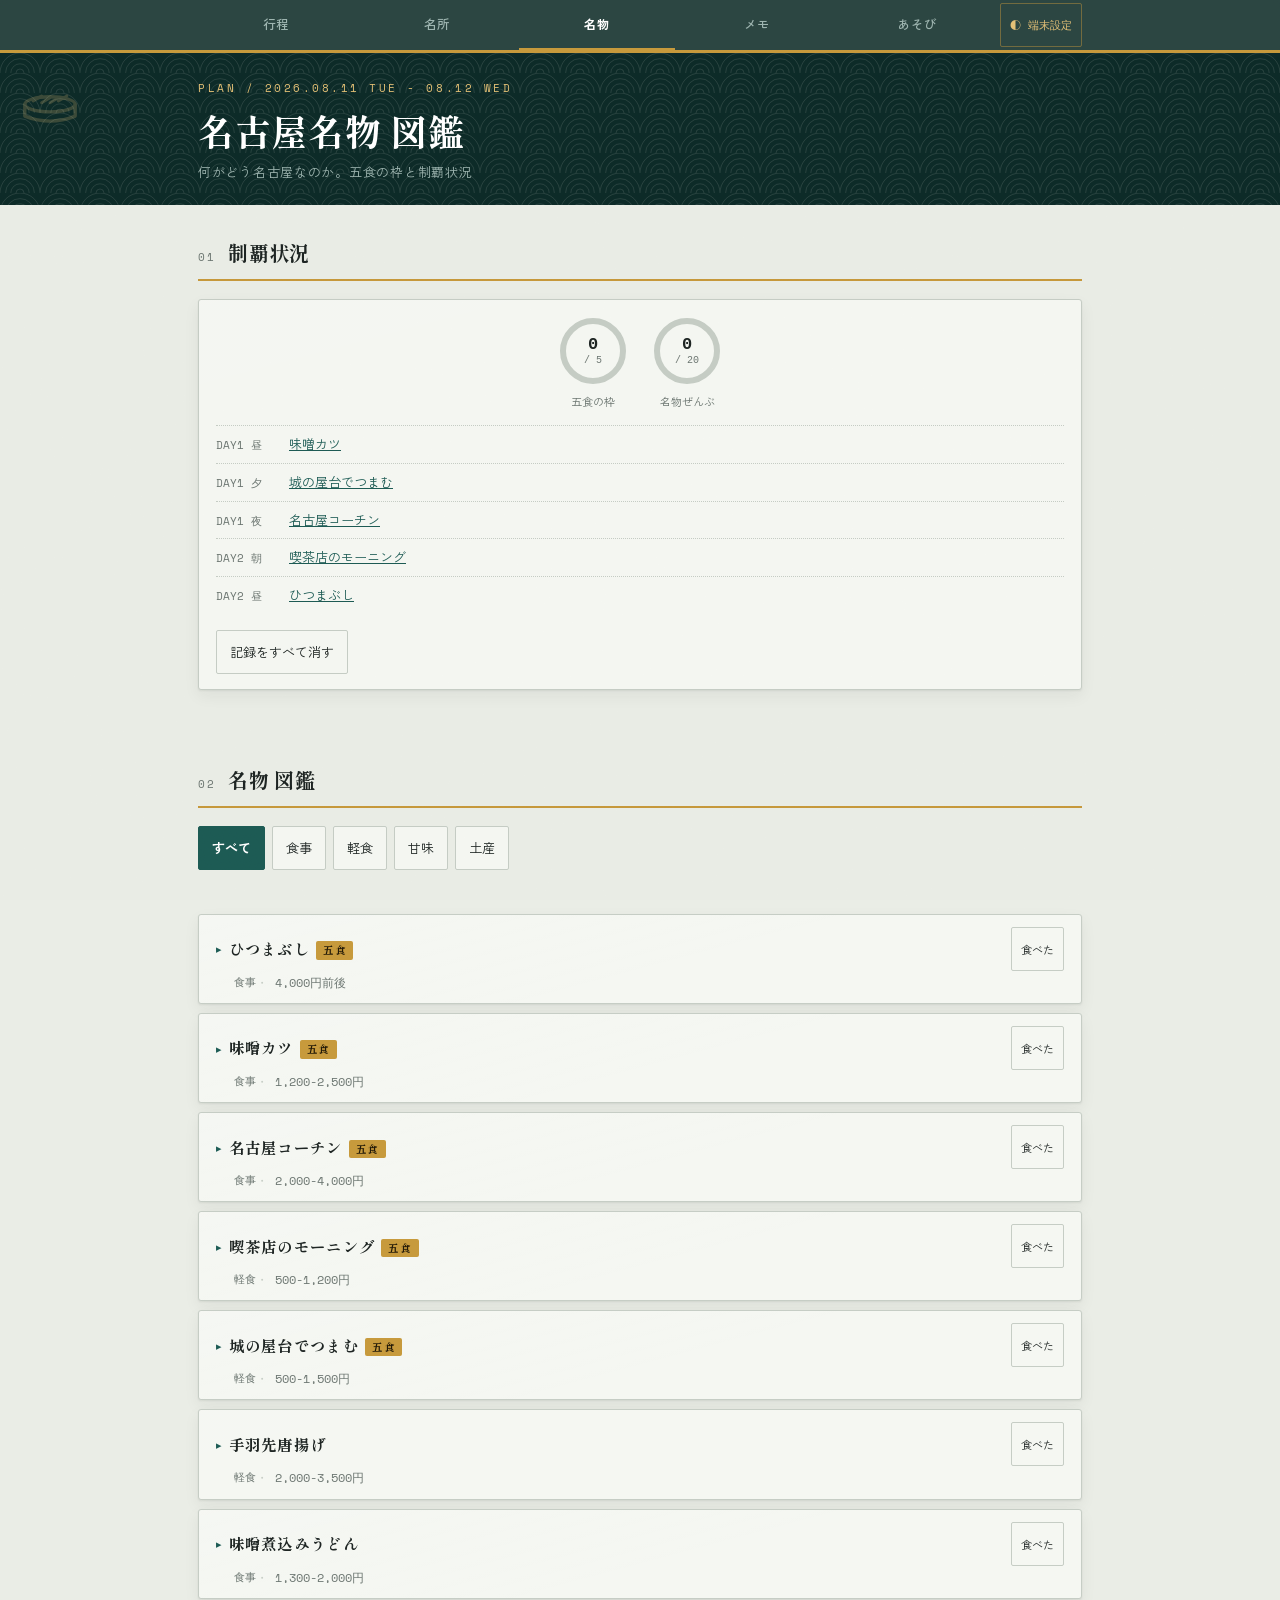
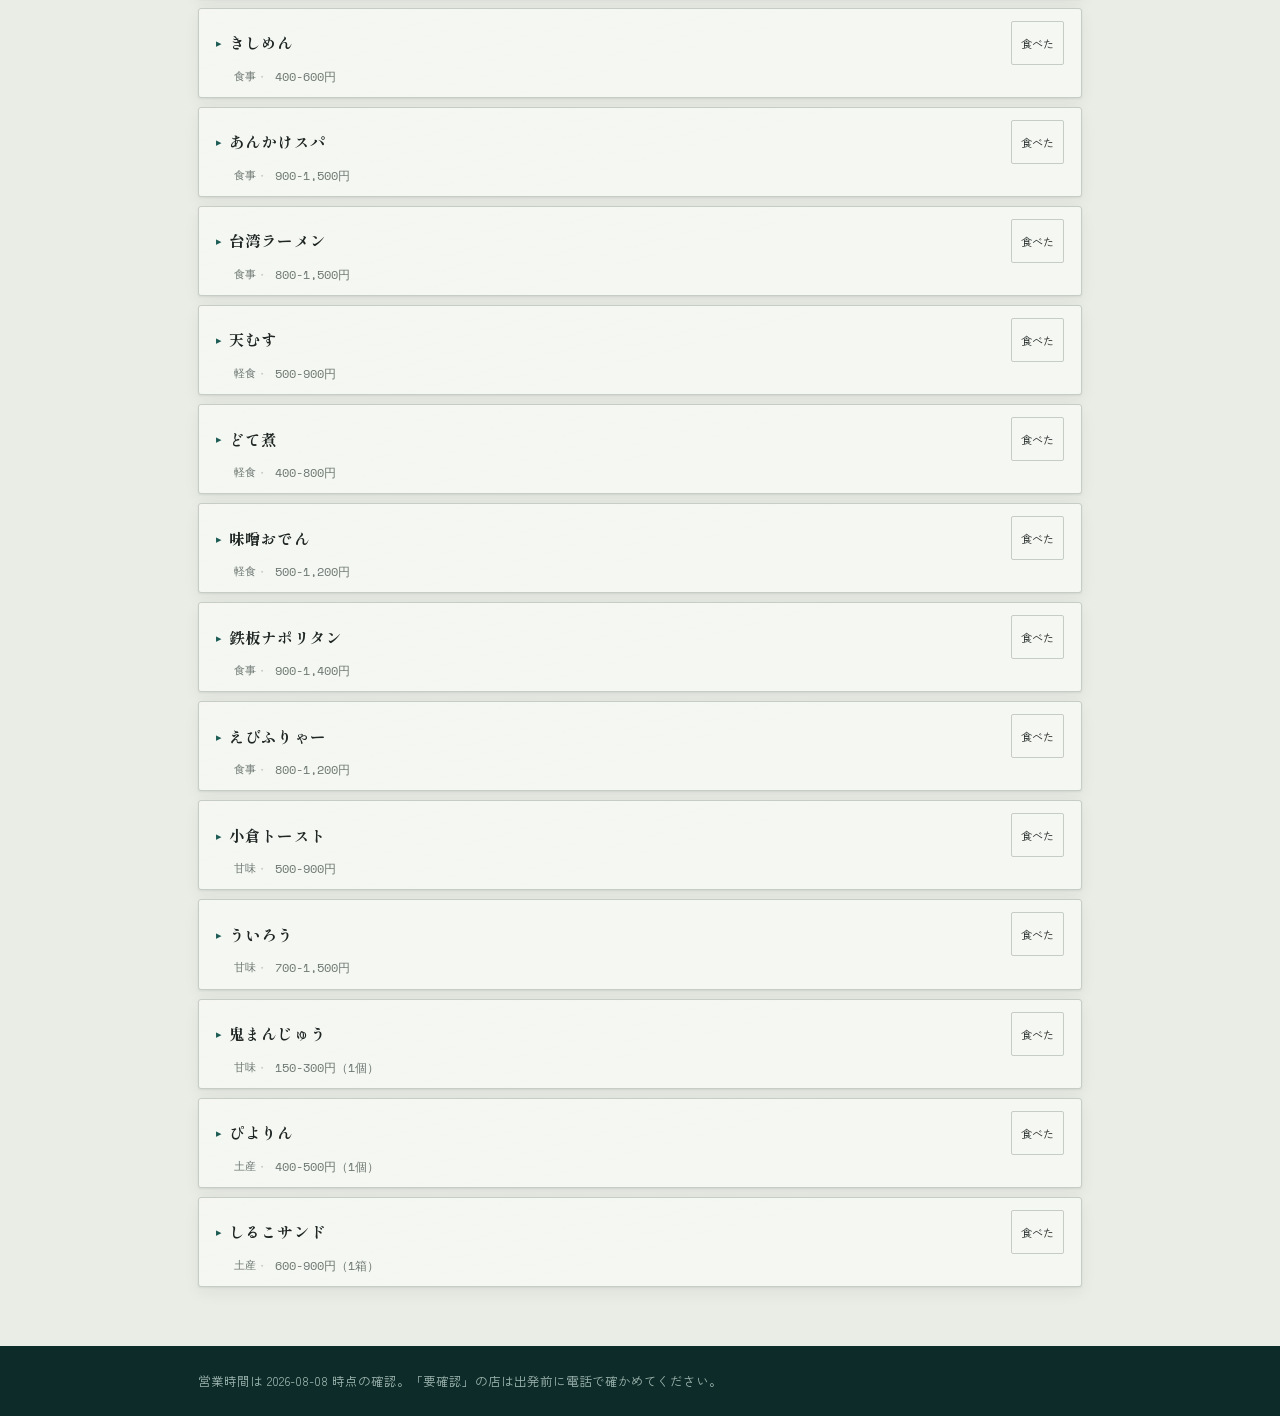
==== commit e8e4c5ad: "Restore intended typography and add a self-authored effects layer (assets/fx.js) Loads Shippori Minc" ====
--- a/gourmet.html
+++ b/gourmet.html
@@ -5,6 +5,9 @@
 <meta name="viewport" content="width=device-width, initial-scale=1">
 <title>名物｜名古屋 王道 2026.8.11-12</title>
 <meta name="theme-color" content="#0D2B28">
+<link rel="preconnect" href="https://fonts.googleapis.com">
+<link rel="preconnect" href="https://fonts.gstatic.com" crossorigin>
+<link rel="stylesheet" href="https://fonts.googleapis.com/css2?family=Shippori+Mincho+B1:wght@700&family=Zen+Kaku+Gothic+New:wght@400;500;700&family=Space+Mono:wght@400;700&display=swap">
 <link rel="manifest" href="manifest.webmanifest">
 <link rel="icon" href="assets/icon.svg" type="image/svg+xml">
 <link rel="stylesheet" href="assets/style.css">
@@ -23,16 +26,19 @@
   営業時間は 2026-08-08 時点の確認。「要確認」の店は出発前に電話で確かめてください。
 </div></footer>
 <script src="assets/core.js"></script>
+<script src="assets/art.js"></script>
 <script src="data/spots.data.js"></script>
 <script src="data/foods.data.js"></script>
 <script src="assets/gourmetlist.js"></script>
 <script src="assets/record.js"></script>
 <script src="assets/foodrank.js"></script>
 <script src="assets/swipe.js"></script>
+<script src="assets/fx.js"></script>
 <script>
   NT.mountNav('gourmet.html');
   NT.renderGourmet();
   NT.initSwipe('gourmet.html');
+  NT.fx.init();
 </script>
 <script>
   if ('serviceWorker' in navigator && location.protocol.indexOf('http') === 0) {
--- a/assets/style.css
+++ b/assets/style.css
@@ -6,6 +6,15 @@
   --bg:var(--paper); --card:var(--paper-hi); --fg:var(--sumi);
   --head-bg:var(--rokusho-deep); --head-fg:#EDF2EE; --head-sub:#9FB6B1;
   --accent:var(--rokusho); --shadow:0 1px 2px rgba(30,37,35,.06);
+  --shadow-card:0 1px 2px rgba(30,37,35,.07),0 6px 16px rgba(30,37,35,.06);
+  /* Webフォント（Task 28）。<link rel="preconnect">＋display=swapで各ページの
+     <head>から読み込む。オフライン・読み込み失敗時はこのフォールバック列で
+     即座に代替される。使用ウェイトは実際にCSSが使う分だけ:
+     Shippori Mincho B1=700のみ / Zen Kaku Gothic New=400,500,700 / Space Mono=400,700 */
+  --font-serif:"Shippori Mincho B1","Hiragino Mincho ProN","Yu Mincho","Noto Serif JP",serif;
+  --font-sans:"Zen Kaku Gothic New","Hiragino Kaku Gothic ProN","Yu Gothic Medium",
+    "Meiryo",system-ui,-apple-system,sans-serif;
+  --font-mono:"Space Mono","SF Mono",ui-monospace,Menlo,Consolas,monospace;
 }
 :root:not([data-theme="light"]){
   @media (prefers-color-scheme: dark){
@@ -14,6 +23,9 @@
     --rokusho:#4E9C91; --rokusho-mid:#5FAFA3; --kin:#D9B25E; --miso:#B8705C;
     --head-bg:#0B1413; --head-fg:#E4EAE7; --head-sub:#8FA8A3;
     --accent:#5FAFA3; --shadow:none;
+    /* 暗い背景では黒い影は見えないので「材質感」は上端のハイライト線+
+       広く柔らかい黒の沈み込みで表現する（Task 28） */
+    --shadow-card:0 1px 0 rgba(255,255,255,.05) inset,0 8px 20px rgba(0,0,0,.38);
   }
 }
 :root[data-theme="dark"]{
@@ -22,6 +34,34 @@
   --rokusho:#4E9C91; --rokusho-mid:#5FAFA3; --kin:#D9B25E; --miso:#B8705C;
   --head-bg:#0B1413; --head-fg:#E4EAE7; --head-sub:#8FA8A3;
   --accent:#5FAFA3; --shadow:none;
+  --shadow-card:0 1px 0 rgba(255,255,255,.05) inset,0 8px 20px rgba(0,0,0,.38);
+}
+
+/* カテゴリ色トークン（Task 27: 作品ライブラリ）。spots.data.js の category /
+   foods.data.js の cat に出てくる14分類ぶん。既存の3系統から派生させて
+   統一感を保つ: 六浄緑=文化・自然、金=商業、味噌=食事。
+   すべて light/dark 両方で --bg と --card の両方に対して 4.5:1 以上の
+   コントラストを確保している（文字にも小さなグリフにも使える基準で統一）。
+   計算根拠は task-27-report.md に一覧で記載。 */
+:root{
+  --cat-shrine:#287763; --cat-castle:#25766b; --cat-museum:#30737e; --cat-park:#317752;
+  --cat-shopping:#7f6822; --cat-shotengai:#975e26; --cat-mall:#736c21; --cat-miyage:#ab5028;
+  --cat-meal:#ac4f3c; --cat-snack:#b5454e; --cat-yatai:#a0582e; --cat-yataigai:#b83d66;
+  --cat-kissa:#8d623c; --cat-kanmi:#b74054;
+}
+:root:not([data-theme="light"]){
+  @media (prefers-color-scheme: dark){
+    --cat-shrine:#339980; --cat-castle:#319b8d; --cat-museum:#3d94a1; --cat-park:#3e9868;
+    --cat-shopping:#a1842b; --cat-shotengai:#be772f; --cat-mall:#9e952e; --cat-miyage:#d26b3f;
+    --cat-meal:#c7705f; --cat-snack:#c86d75; --cat-yatai:#c7713f; --cat-yataigai:#cc6688;
+    --cat-kissa:#b37c4d; --cat-kanmi:#cb6a7a;
+  }
+}
+:root[data-theme="dark"]{
+  --cat-shrine:#339980; --cat-castle:#319b8d; --cat-museum:#3d94a1; --cat-park:#3e9868;
+  --cat-shopping:#a1842b; --cat-shotengai:#be772f; --cat-mall:#9e952e; --cat-miyage:#d26b3f;
+  --cat-meal:#c7705f; --cat-snack:#c86d75; --cat-yatai:#c7713f; --cat-yataigai:#cc6688;
+  --cat-kissa:#b37c4d; --cat-kanmi:#cb6a7a;
 }
 
 *{box-sizing:border-box}
@@ -33,16 +73,28 @@
    タップ領域は詰めない）。 */
 button,select,.btn,a.btn{min-height:44px}
 html{-webkit-text-size-adjust:100%}
-body{margin:0;background:var(--bg);color:var(--fg);
-  font-family:"Zen Kaku Gothic New",system-ui,-apple-system,sans-serif;
+body{margin:0;background:var(--bg);color:var(--fg);position:relative;
+  font-family:var(--font-sans);
   font-size:15px;line-height:1.75;overflow-x:hidden}
-h1,h2,h3{font-family:"Shippori Mincho B1",serif;font-weight:700;letter-spacing:.02em;margin:0}
+h1,h2,h3{font-family:var(--font-serif);font-weight:700;letter-spacing:.02em;margin:0}
 a{color:var(--accent)}
 .wrap{max-width:920px;margin:0 auto;padding:0 18px}
-.mono{font-family:"Space Mono",ui-monospace,monospace}
+.mono{font-family:var(--font-mono)}
 
 header[data-nav]{background:var(--head-bg);color:var(--head-fg);
   border-bottom:3px solid var(--kin);position:sticky;top:0;z-index:20}
+/* すりガラス（Task 28）。まず不透明な background を必ず定義し（未対応環境の
+   フォールバック）、その次に color-mix/backdrop-filter を重ねて上書きする。
+   どちらか片方でも未対応なブラウザは、無効な宣言だけが無視されて
+   直前の不透明な背景がそのまま残る（構文エラーで宣言全体が壊れる、
+   ということはCSSの仕様上起きない）。文字色は var(--head-fg) のまま
+   変えていないので、コントラストは半透明化の前後で変わらない
+   （報告書に実測値あり）。 */
+header[data-nav]{
+  background:color-mix(in srgb, var(--head-bg) 86%, transparent);
+  backdrop-filter:saturate(150%) blur(10px);
+  -webkit-backdrop-filter:saturate(150%) blur(10px);
+}
 .nav{max-width:920px;margin:0 auto;padding:0 18px;display:flex;align-items:center;gap:4px}
 .nav a{flex:1;text-align:center;padding:13px 2px;color:var(--head-sub);
   text-decoration:none;font-size:12.5px;font-weight:500;white-space:nowrap;
@@ -50,24 +102,59 @@
 .nav a.on{color:#fff;border-bottom-color:var(--kin);font-weight:700}
 .theme-toggle{background:none;border:1px solid rgba(199,154,60,.45);color:var(--kin-light);
   font-size:11px;padding:7px 9px;border-radius:2px;cursor:pointer;
-  font-family:"Space Mono",ui-monospace,monospace;white-space:nowrap;min-height:44px}
-
-.page-head{background:var(--head-bg);color:var(--head-fg);padding:26px 0 24px}
-.page-head .eyebrow{font-family:"Space Mono",ui-monospace,monospace;font-size:10.5px;
+  font-family:var(--font-mono);white-space:nowrap;min-height:44px}
+
+/* ページヘッダー（Task 28）。--head-bg → --rokusho-deep のグラデーション。
+   --rokusho-deep はテーマで再定義されない定数（常に #0D2B28 の暗緑）なので、
+   昼夜どちらでも「暗いほうへ向かう」グラデーションになり、白文字のコントラストは
+   単色時より下がらない（実測値は報告書参照）。position:relative + z-index を
+   .page-head-content に与え、装飾層（.page-head-art）は常にその下に沈める。 */
+.page-head{background:linear-gradient(135deg,var(--head-bg) 0%,var(--rokusho-deep) 120%);
+  color:var(--head-fg);padding:26px 0 24px;position:relative;overflow:hidden}
+/* 右側に線画・金鯱ぶんの「読めない帯」を確保する（Task 28 実測で修正）。
+   最初の実装は right:-14px/bottom:-16px で右下に置いただけだったが、タイトルが
+   短いページ（実用メモ／あそび）はヘッダー自体の高さが低く、132px角の絵が
+   見出し・小見出しの文字を直接踏んで可読性を壊した（スクリーンショット実測で発見）。
+   タイトルの長さに関係なく絶対に文字が入ってこない縦の帯を padding-right で
+   text側に強制し、その帯の中だけで絵を動かす方式に直した。 */
+.page-head-content{position:relative;z-index:1}
+/* 帯はh1とsubにだけ付ける。eyebrow（PLAN / 2026.08.11 TUE - 08.12 WED）は
+   絵より上の行で衝突しないため帯を付けない方が読みやすい —
+   全部に一律で付けると短いeyebrowまで無駄に折り返してしまう不具合が
+   スクリーンショット実測で見つかった。 */
+.page-head .eyebrow{font-family:var(--font-mono);font-size:10.5px;
   letter-spacing:.24em;color:var(--kin-light);text-transform:uppercase;margin-bottom:10px}
-.page-head h1{font-size:clamp(23px,6vw,36px);line-height:1.3;color:#fff}
+.page-head h1{font-size:clamp(23px,6vw,36px);line-height:1.3;color:#fff;padding-right:82px}
 .page-head .sub{display:block;font-size:13px;font-weight:400;color:var(--head-sub);margin-top:10px;
-  font-family:"Zen Kaku Gothic New",system-ui,sans-serif}
+  font-family:var(--font-sans);padding-right:82px}
+
+/* ヘッダーの装飾層（Task 28, assets/fx.js が組み立てる）。名所の線画 or 金鯱 +
+   麻の葉/青海波の透かしパターン。z-index:0、テキストより後ろに固定し、
+   pointer-events:none で操作の邪魔をしない。 */
+.page-head-art{position:absolute;inset:0;z-index:0;pointer-events:none}
+.page-head-pattern{position:absolute;inset:0;background-repeat:repeat}
+.page-head-glyph{position:absolute;right:-8px;bottom:-6px;
+  color:var(--kin-light);line-height:0}
+/* 不透明度は低め（Task 28 実測で調整）。タイトルが短いページ（実用メモ／あそび）は
+   ヘッダー自体が低く、絵がeyebrow・h1のどこかと必ず少し重なる（帯で守れるのは
+   h1/sub止まり）。テキストは別レイヤーで絵の「上」に不透明で描かれるため
+   コントラスト自体は落ちないが、絵が濃いと重なった瞬間「事故っぽく」見える。
+   金鯱は塗り図形で線画より視覚的に重いぶん、さらに低くしてある。 */
+.page-head-glyph .nt-art-landmark{opacity:.22}
+.page-head-glyph .nt-art-kinshachi{opacity:.3}
+@media (max-width:360px){.page-head h1,.page-head .sub{padding-right:68px}}
 
 section{padding:30px 0}
 .sec-head{display:flex;align-items:baseline;gap:12px;margin-bottom:18px;
   border-bottom:1px solid var(--rule);padding-bottom:10px}
 .sec-head h2{font-size:20px}
-.sec-head .no{font-family:"Space Mono",ui-monospace,monospace;font-size:10.5px;
+.sec-head .no{font-family:var(--font-mono);font-size:10.5px;
   letter-spacing:.2em;color:var(--gray)}
 
-.card{background:var(--card);border:1px solid var(--rule);border-radius:3px;
-  padding:15px 17px;margin-bottom:12px;box-shadow:var(--shadow)}
+.card{background-color:var(--card);
+  background-image:linear-gradient(165deg,rgba(255,255,255,.05),rgba(255,255,255,0) 55%);
+  border:1px solid var(--rule);border-radius:3px;
+  padding:15px 17px;margin-bottom:12px;box-shadow:var(--shadow-card,var(--shadow))}
 .badge{display:inline-block;font-size:10.5px;letter-spacing:.06em;font-weight:700;
   padding:2px 7px;border-radius:2px;vertical-align:1px;white-space:nowrap}
 .badge.indoor{background:var(--rokusho);color:#fff}
@@ -89,16 +176,76 @@
 table{border-collapse:collapse;width:100%;min-width:560px;font-size:13px}
 th,td{padding:11px 13px;text-align:left;border-bottom:1px solid var(--rule);vertical-align:top}
 thead th{background:var(--rokusho-deep);color:#fff;
-  font-family:"Shippori Mincho B1",serif;font-size:13.5px;position:sticky;top:0}
+  font-family:var(--font-serif);font-size:13.5px;position:sticky;top:0}
 tbody th{font-weight:700;font-size:13px;white-space:nowrap;background:var(--paper-hi);
   position:sticky;left:0;z-index:1}
 
 footer{background:var(--head-bg);color:var(--head-sub);padding:24px 0;font-size:12.5px;margin-top:20px}
 
+/* ==========================================================================
+   演出層（Task 28, assets/fx.js が配線する）。
+   方針: 「隠す→見せる」の初期状態そのものを prefers-reduced-motion:no-preference
+   の中に閉じ込める。reduced-motion環境ではこのブロックが丸ごと無効になるため、
+   fx.js が1行も走らなくてもコンテンツは最初から完全な形で見える。
+   ========================================================================== */
 @media (prefers-reduced-motion:no-preference){
-  .card{animation:rise .35s ease both}
-  @keyframes rise{from{opacity:0;transform:translateY(8px)}to{opacity:1;transform:none}}
-}
+  /* ---- スクロール登場演出。transform/opacityのみ（レイアウトに触れない） ---- */
+  /* scale()は使わない: transformはgetBoundingClientRect()の返り値そのものを
+     縮めるため、演出が終わるまでの間カード内のボタン・入力欄が幾何学的に
+     44px未満へ縮んで測定されてしまう（実測して気づいた不具合）。translateYと
+     opacityだけにして、タップ領域のサイズはアニメーション中も常に本来のまま
+     保つ。 */
+  /* 継続時間・段差は短め（Task 28 実測で調整）。この演出は「初回スクロールで
+     発見する」瞬間だけでなく、このサイトのほぼ全操作（チェック・回答・
+     カードを開く等）が対象コンテナを root.textContent=''+再構築で丸ごと
+     作り直す設計のため、事実上「クリックのたびに再生される」。最初は
+     0.6s＋最大330msの段差にしていたが、「クイズをはじめる」を押すたびに
+     設問カードが最大930ms遅れて浮かび上がる、実機で触ると重く感じる遅延に
+     なっていた（実測して気づいた不具合）。0.6s→0.32s、段差の刻みも
+     55ms→16ms（最大112ms）へ縮め、初回スクロール発見時の「ふわっと」は
+     残しつつ、操作直後の反応はもたつかない範囲に収めた。 */
+  .nt-reveal{opacity:0;transform:translateY(14px);
+    transition:opacity .32s cubic-bezier(.22,.61,.36,1),transform .32s cubic-bezier(.22,.61,.36,1);
+    transition-delay:var(--nt-d,0ms)}
+  .nt-reveal.nt-in{opacity:1;transform:none}
+  .nt-reveal-tl{opacity:0;transform:translateX(-16px);
+    transition:opacity .3s ease,transform .3s cubic-bezier(.22,.61,.36,1);
+    transition-delay:var(--nt-d,0ms)}
+  .nt-reveal-tl.nt-in{opacity:1;transform:none}
+  .nt-reveal-wipe{opacity:0;transform:translateY(5px);position:relative;
+    transition:opacity .28s ease,transform .28s ease;transition-delay:var(--nt-d,0ms)}
+  .nt-reveal-wipe.nt-in{opacity:1;transform:none}
+  .nt-reveal-wipe::after{content:"";position:absolute;left:0;right:0;bottom:-1px;height:2px;
+    background:var(--kin);transform:scaleX(0);transform-origin:left;
+    transition:transform .32s ease .05s}
+  .nt-reveal-wipe.nt-in::after{transform:scaleX(1)}
+
+  /* ---- 金の光沢（見出し・金鯱）。transformのみのスイープ、mix-blend-modeで
+     文字色そのものは一切変えない（コントラストは常に元のまま） ---- */
+  .nt-shimmer{position:relative;overflow:hidden}
+  .nt-shimmer::after{content:"";position:absolute;inset:-25% -10%;
+    background:linear-gradient(75deg,transparent 42%,rgba(255,255,255,.5) 50%,transparent 58%);
+    mix-blend-mode:overlay;transform:translateX(-130%);pointer-events:none;
+    animation:nt-shimmer-sweep 6.5s ease-in-out infinite}
+  @keyframes nt-shimmer-sweep{
+    0%,55%{transform:translateX(-130%)}
+    78%{transform:translateX(130%)}
+    100%{transform:translateX(130%)}
+  }
+}
+/* reduced-motion でも .nt-shimmer::after 自体は存在し得るが、上のアニメーション定義が
+   no-preference の中にしかないため静止したまま。念のため位置も明示的に画面外へ固定する */
+.nt-shimmer::after{transform:translateX(-130%)}
+
+/* ---- 粒状のノイズオーバーレイ。1枚だけ、静止画（アニメーションしない＝コスト無し） ---- */
+.nt-grain{position:fixed;inset:0;z-index:1;opacity:.05;pointer-events:none;
+  background-repeat:repeat;mix-blend-mode:overlay}
+
+/* ---- 祝祭パーティクル（Task 28）。transform+opacityのみ、Web Animations APIで
+   駆動しコンポジタ層で動く。完了後にホストごとDOMから外れる（fx.js側） ---- */
+.nt-burst-host{position:fixed;left:0;top:0;width:0;height:0;z-index:60;pointer-events:none}
+.nt-burst-particle{position:absolute;border-radius:50%;transform:translate(-50%,-50%)}
+.nt-burst-particle.sq{border-radius:2px}
 
 .plan-switch-row{display:flex;flex-wrap:wrap;gap:7px;margin-bottom:8px}
 .plan-switch-row .btn{flex:1 1 220px;text-align:left}
@@ -123,7 +270,7 @@
    操作リンク（.btn.here と同じ役割）。.btn.here に倣い、幅は詰めたまま
    高さだけ44pxのタップ領域を確保する */
 .tl-links a{display:inline-flex;align-items:center;min-height:44px}
-.hero-tag{font-family:"Zen Kaku Gothic New",system-ui,sans-serif;font-size:10px;
+.hero-tag{font-family:var(--font-sans);font-size:10px;
   letter-spacing:.06em;color:#fff;background:var(--miso);padding:2px 8px;border-radius:2px;
   margin-left:8px;vertical-align:2px;font-weight:700;white-space:nowrap}
 .k-meal .tl-body::before{background:var(--rokusho);border-color:var(--rokusho)}
@@ -138,7 +285,7 @@
   border-radius:3px;padding:13px 15px;margin:18px 0 4px}
 .now-bar.active{border-left-color:var(--kin)}
 .now-label{font-size:10.5px;letter-spacing:.2em;color:var(--kin-light)}
-.now-title{font-size:16px;font-weight:700;margin-top:4px;font-family:"Shippori Mincho B1",serif}
+.now-title{font-size:16px;font-weight:700;margin-top:4px;font-family:var(--font-serif)}
 .now-sub{font-size:12.5px;color:var(--head-sub);margin-top:4px}
 .now-jump{display:inline-block;font-size:12px;margin-top:8px;color:var(--kin-light)}
 .clock-bar{display:flex;align-items:center;gap:9px;margin-top:11px;
@@ -164,11 +311,11 @@
 
 .sit{margin:18px 0 0}
 .sit-label{font-size:11px;letter-spacing:.18em;color:var(--gray);margin-bottom:7px;
-  font-family:"Space Mono",ui-monospace,monospace}
+  font-family:var(--font-mono)}
 .tl-item.has-alt .tl-body{background:rgba(107,50,38,.07);margin-left:-4px;
   padding:6px 9px 8px 21px;border-radius:2px}
 .tl-item.has-alt .tl-body::before{background:var(--miso);border-color:var(--miso)}
-.alt-tag{font-family:"Zen Kaku Gothic New",system-ui,sans-serif;font-size:10px;
+.alt-tag{font-family:var(--font-sans);font-size:10px;
   color:#fff;background:var(--rokusho-mid);padding:2px 7px;border-radius:2px;
   margin-left:8px;vertical-align:2px;font-weight:700}
 .tl-orig{display:block;font-size:11.5px;color:var(--gray);margin-top:5px;text-decoration:line-through}
@@ -201,7 +348,7 @@
 .spot-meta{display:grid;grid-template-columns:52px 1fr;gap:2px 10px;margin:11px 0 0;font-size:12.5px}
 .spot-meta dt{color:var(--gray)}
 .spot-meta dd{margin:0}
-.spot-body h4{font-family:"Shippori Mincho B1",serif;font-size:13px;color:var(--accent);
+.spot-body h4{font-family:var(--font-serif);font-size:13px;color:var(--accent);
   margin:14px 0 4px}
 .triv{margin:0;padding-left:19px;font-size:13px}
 .triv li{margin:3px 0}
@@ -225,7 +372,7 @@
 .route li::before{content:counter(route);position:absolute;left:0;top:0;
   width:19px;height:19px;border-radius:50%;background:var(--rokusho);color:#fff;
   font-size:10.5px;font-weight:700;line-height:19px;text-align:center;
-  font-family:"Space Mono",ui-monospace,monospace}
+  font-family:var(--font-mono)}
 .route li::after{content:"";position:absolute;left:9px;top:19px;bottom:0;width:1px;
   background:var(--rule)}
 .route li:last-child::after{display:none}
@@ -247,7 +394,7 @@
 .food[open] .chev{transform:rotate(90deg)}
 .sm-cat{white-space:nowrap}
 .food-price{font-size:11.5px;color:var(--gray);white-space:nowrap;flex:none}
-.food-body h4{font-family:"Shippori Mincho B1",serif;font-size:13px;color:var(--accent);
+.food-body h4{font-family:var(--font-serif);font-size:13px;color:var(--accent);
   margin:14px 0 4px}
 .food-what{margin:9px 0 0;font-size:13.5px;font-weight:500}
 .food-why{margin:0;font-size:13px;color:var(--fg)}
@@ -348,7 +495,7 @@
   transition:transform .15s ease}
 .tips-det .chev::before{content:'▸'}
 .tips-det[open] .chev{transform:rotate(90deg)}
-.tips-det summary .no{font-family:"Space Mono",ui-monospace,monospace;font-size:10.5px;
+.tips-det summary .no{font-family:var(--font-mono);font-size:10.5px;
   letter-spacing:.2em;color:var(--gray);flex:none}
 .tips-det summary h2{font-size:16.5px}
 .tips-body-wrap{padding:0 17px 18px;border-top:1px solid var(--rule)}
@@ -410,10 +557,21 @@
   section{ padding:6pt 0; }
   .card{ break-inside:avoid; box-shadow:none; border:1px solid #bbb; }
   .day{ box-shadow:none; border:1px solid #bbb; }
-  .page-head{ padding:0 0 5pt; border-bottom:2pt solid #000; }
+  .page-head{ padding:0 0 5pt; border-bottom:2pt solid #000; background:#fff !important; }
   .page-head h1{ font-size:15pt; color:#000; }
   .page-head .sub{ display:block; margin-top:3pt; }
   .page-head .eyebrow, .page-head .sub{ color:#333; }
+
+  /* Task 28 の演出層はすべて紙では消す。「印刷は効果なしの黒白1色」の要件どおり。
+     .nt-reveal 系は「スクロールして画面内に入ったら見せる」仕組みなので、
+     一度も画面内に入らなかった要素（例: 一度もスクロールしていないDAY2の
+     コマ）がもし opacity:0 のまま残っていると、印刷からその内容が消えてしまう。
+     nt-in の有無に関わらず必ず全部見える状態へ強制的に戻す。 */
+  .nt-grain, .page-head-art, .nt-burst-host{ display:none !important; }
+  .nt-shimmer::after{ display:none !important; }
+  .card{ background-image:none !important; }
+  .nt-reveal, .nt-reveal-tl, .nt-reveal-wipe{ opacity:1 !important; transform:none !important; }
+  .nt-reveal-wipe::after{ transform:scaleX(1) !important; display:none !important; }
   .daybar{ background:#eee !important; color:#000 !important; border-bottom:1px solid #bbb; }
   thead th{ background:#eee !important; color:#000 !important; }
   footer{ background:none; color:#333; border-top:1px solid #bbb; }
@@ -540,7 +698,7 @@
 
 .mission-card{border-color:var(--kin)}
 .mission-text{margin:10px 0 0;font-size:14.5px;line-height:1.8;font-weight:500}
-.mission-spot-link{display:inline-block;margin-top:9px;font-size:12.5px}
+.mission-spot-link{display:inline-flex;align-items:center;margin-top:9px;font-size:12.5px;min-height:44px}
 .mission-actions{display:flex;gap:8px;margin-top:13px}
 .mission-actions .btn{flex:1}
 .btn.mission-ng-btn{border-color:var(--miso);color:var(--miso)}
@@ -577,12 +735,12 @@
 .rate-badge{font-size:10.5px;color:var(--accent);font-weight:700}
 .rate-badge.pending{color:var(--gray);font-weight:500}
 .rate{margin-top:13px;padding-top:11px;border-top:1px solid var(--rule)}
-.rate h4{font-family:"Shippori Mincho B1",serif;font-size:13px;color:var(--accent);margin:0 0 8px}
+.rate h4{font-family:var(--font-serif);font-size:13px;color:var(--accent);margin:0 0 8px}
 .rate-row{display:flex;flex-wrap:wrap;align-items:center;gap:8px;margin-bottom:8px}
 .rate-row:last-child{margin-bottom:0}
 .rate-player{flex:0 0 68px;font-size:12.5px;color:var(--gray);overflow:hidden;text-overflow:ellipsis;white-space:nowrap}
 .rate-stars{display:flex;gap:4px;flex-wrap:wrap}
-.rate-star{width:42px;min-height:44px;padding:0;font-size:19px;line-height:1;
+.rate-star{width:44px;min-height:44px;padding:0;font-size:19px;line-height:1;
   display:inline-flex;align-items:center;justify-content:center;
   background:var(--bg);border:1px solid var(--rule);border-radius:2px;color:var(--kin);cursor:pointer}
 .rate-star.on{background:rgba(199,154,60,.14);border-color:var(--kin)}
@@ -602,7 +760,7 @@
 .rank-no{flex:none;width:20px;font-size:14px;color:var(--gray)}
 .rank-item.top .rank-no{color:var(--kin);font-weight:700}
 .rank-body{flex:1;min-width:0}
-.rank-name{display:block;font-size:14.5px;font-weight:700;color:var(--fg);text-decoration:none}
+.rank-name{display:flex;align-items:center;min-height:44px;font-size:14.5px;font-weight:700;color:var(--fg);text-decoration:none}
 .rank-item.top .rank-name{color:var(--kin)}
 .rank-scores{display:flex;flex-wrap:wrap;gap:2px 10px;margin-top:3px;font-size:11.5px;color:var(--gray)}
 .rank-combined{color:var(--accent);font-weight:700}
@@ -617,3 +775,40 @@
 @media print{
   .rank-names{display:none !important}
 }
+
+/* 実用メモページ: 立替・割り勘記録（Task 25）。この機能の要点は最終行の
+   精算額ひとつなので、節を開いたら真っ先に .settle-card が来る。数字だけは
+   ページ内のどの見出しよりも大きくして、迷わせない。 */
+.settle-card{text-align:center;padding-top:14px}
+.settle-label{font-size:10.5px;letter-spacing:.18em;color:var(--gray)}
+.settle-figure{margin:9px 0 0;font-size:19px;line-height:1.5}
+.settle-figure.settle-even{font-size:15px;color:var(--gray)}
+.settle-who{font-weight:700;color:var(--accent)}
+.settle-yen{font-size:26px;font-weight:700;color:var(--kin);margin:0 3px;display:inline-block}
+.settle-totals{display:flex;justify-content:center;flex-wrap:wrap;gap:6px 16px;margin-top:12px;
+  padding-top:11px;border-top:1px solid var(--rule);font-size:12px;color:var(--gray)}
+
+/* 追加フォーム: 金額だけが必須で、他はすべて既定値のあるトグル。
+   「金額を入れて 追加する を押すだけ」が片手操作で完結する構成 */
+.exp-form-row{display:flex;flex-wrap:wrap;gap:8px;margin-bottom:10px}
+.exp-amount{flex:1 1 140px;font-size:16px;padding:9px 12px;min-height:44px;
+  background:var(--bg);color:var(--fg);border:1px solid var(--rule);border-radius:2px;font-family:inherit}
+.exp-label{flex:1 1 140px;font-size:13px;padding:9px 12px;min-height:44px;
+  background:var(--bg);color:var(--fg);border:1px solid var(--rule);border-radius:2px;font-family:inherit}
+.exp-toggle{margin-bottom:8px}
+.exp-toggle .btn{flex:1 1 100px}
+.exp-add{width:100%;margin-top:2px}
+
+.exp-list{list-style:none;margin:14px 0 0;padding:0}
+.exp-item{display:flex;flex-wrap:wrap;align-items:center;gap:4px 10px;
+  padding:11px 0;border-top:1px dotted var(--rule)}
+.exp-item:first-child{border-top:none}
+.exp-item-main{flex:1 1 180px;display:flex;justify-content:space-between;gap:10px;min-width:0}
+.exp-item-label{font-size:13.5px;font-weight:500;overflow:hidden;text-overflow:ellipsis;white-space:nowrap}
+.exp-item-yen{font-size:13.5px;font-weight:700;color:var(--fg);flex:none}
+.exp-item-meta{flex:1 1 100%;font-size:11.5px;color:var(--gray)}
+.exp-del{font-size:11.5px;padding:6px 11px;flex:none}
+
+@media print{
+  .exp-form, .exp-del{display:none !important}
+}
